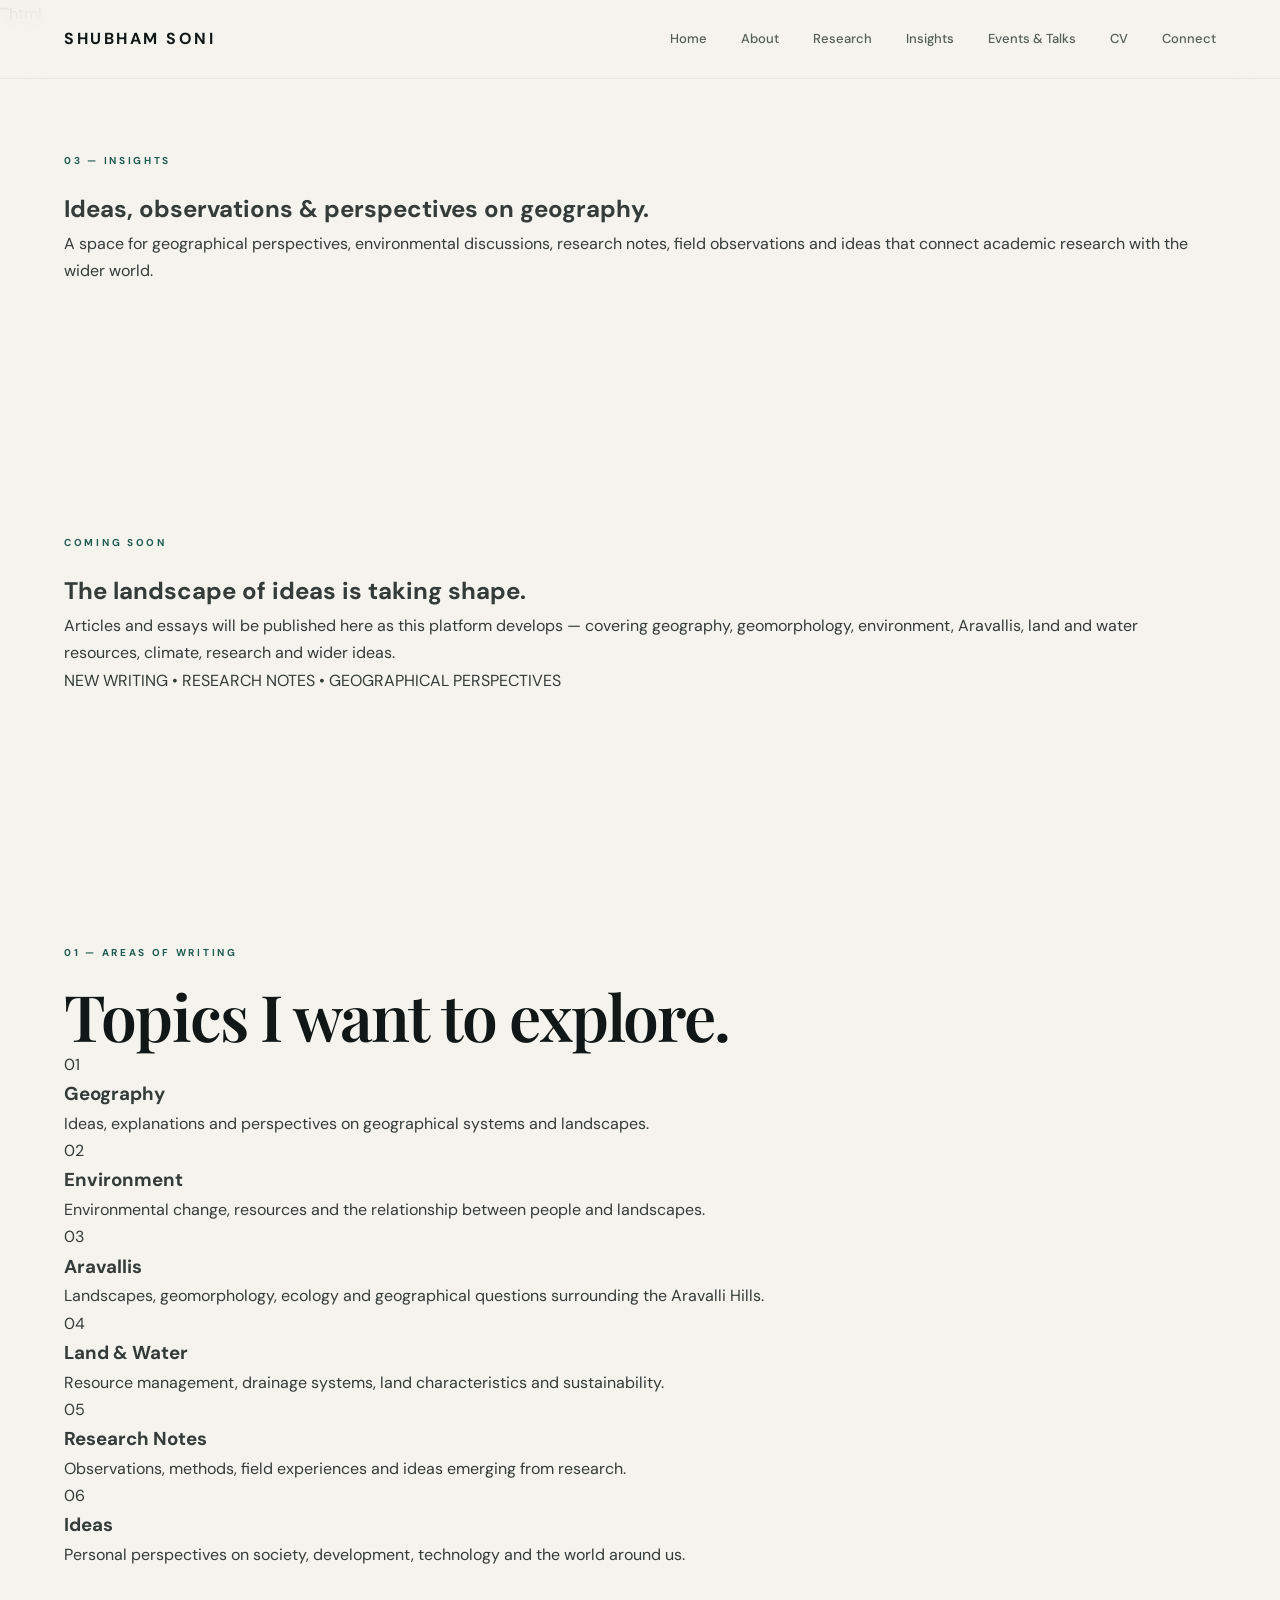
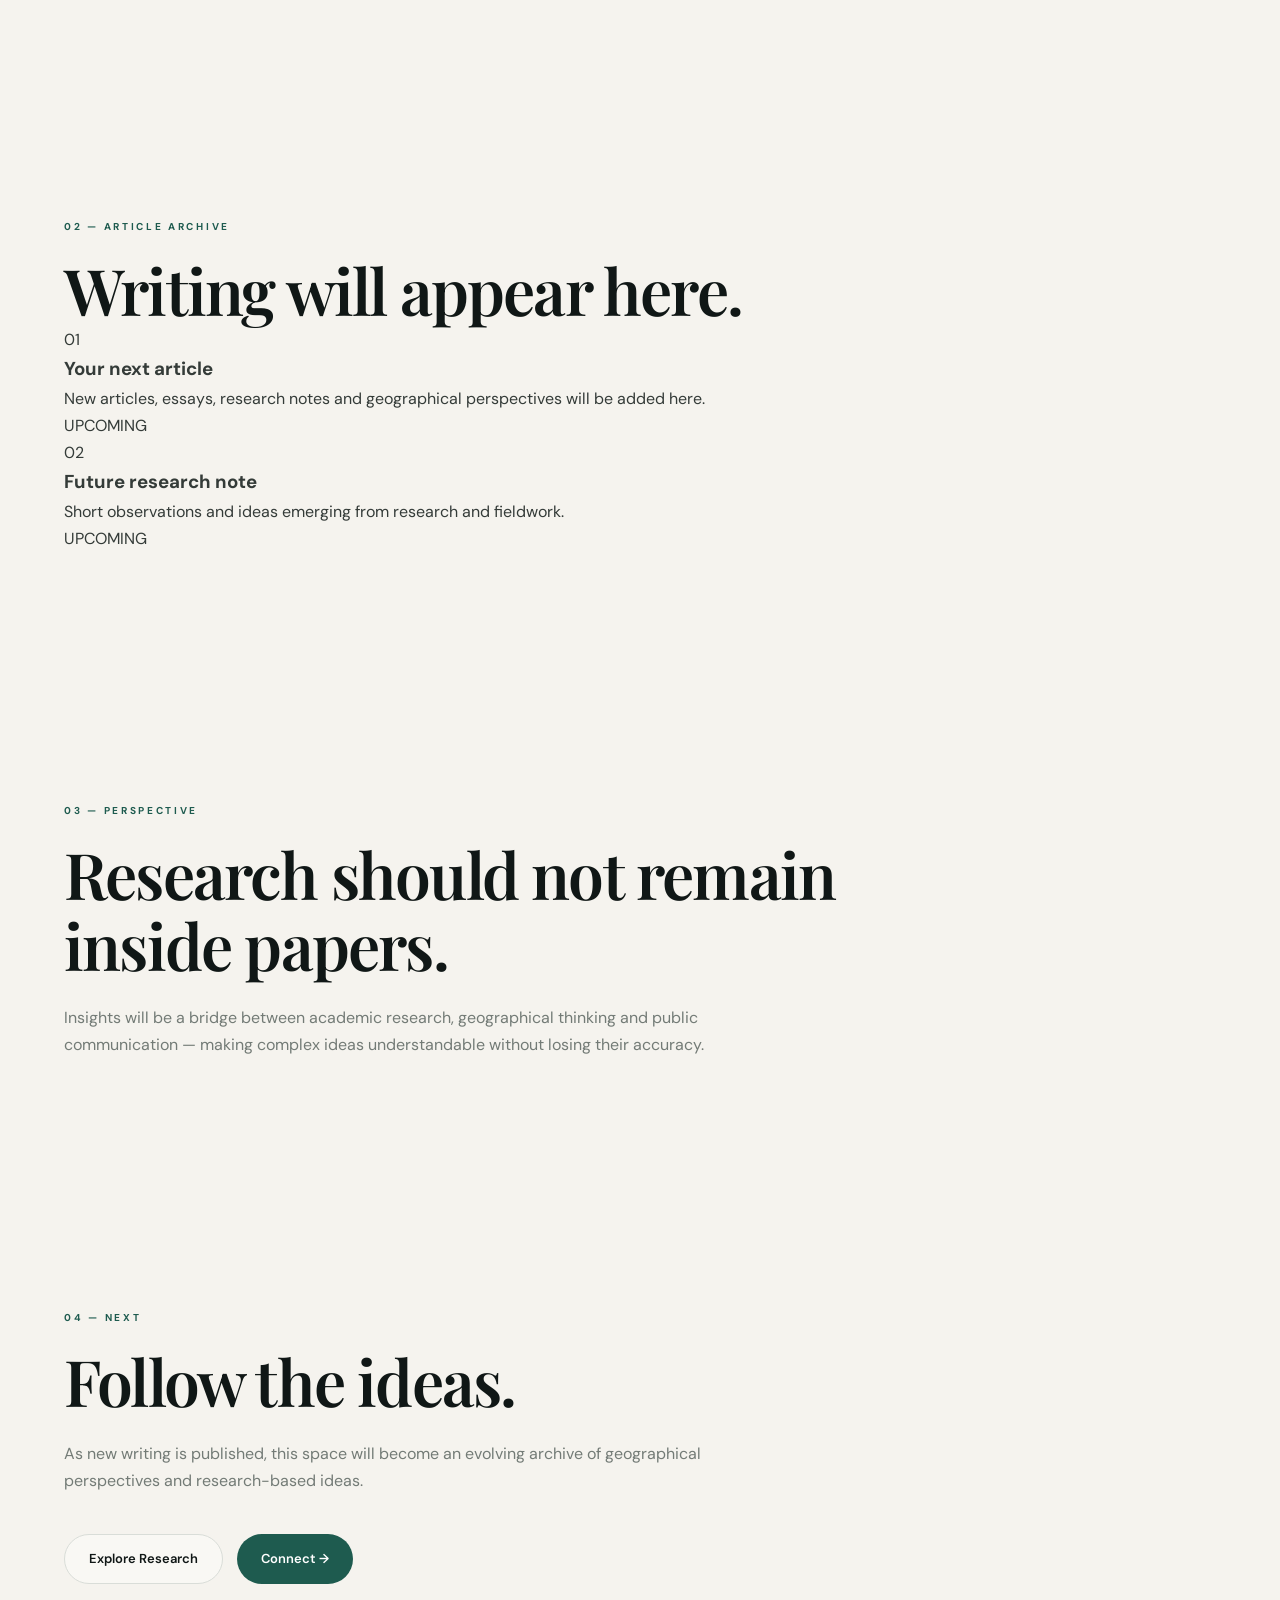
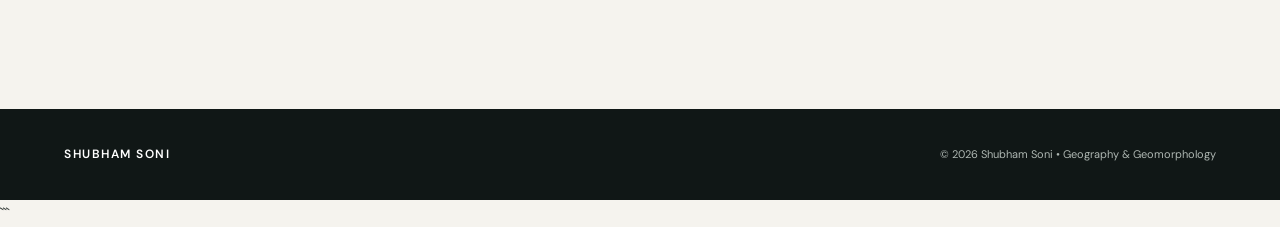
==== Insights.html @ 159d35c2 "Add Insights.html with initial page structure This file contains the HTML structure for the Insights" ====
```html
<!DOCTYPE html>
<html lang="en">

<head>

    <meta charset="UTF-8">

    <meta name="viewport"
          content="width=device-width, initial-scale=1.0">

    <title>
        Insights | Shubham Soni | Geography, Environment & Ideas
    </title>

    <meta name="description"
          content="Insights, geographical perspectives, environmental discussions, research notes and ideas by Shubham Soni.">

    <link rel="preconnect"
          href="https://fonts.googleapis.com">

    <link rel="preconnect"
          href="https://fonts.gstatic.com"
          crossorigin>

    <link href="https://fonts.googleapis.com/css2?family=DM+Sans:wght@400;500;600;700&family=Playfair+Display:wght@500;600;700&display=swap"
          rel="stylesheet">

    <link rel="stylesheet"
          href="style.css">

</head>


<body>


<!-- =====================================================
     NAVIGATION
===================================================== -->

<header>

    <nav>

        <a href="index.html"
           class="logo">
            SHUBHAM SONI
        </a>


        <div class="nav-links">

            <a href="index.html">
                Home
            </a>

            <a href="about.html">
                About
            </a>

            <a href="research.html">
                Research
            </a>

            <a href="insights.html">
                Insights
            </a>

            <a href="events.html">
                Events & Talks
            </a>

            <a href="cv.html">
                CV
            </a>

            <a href="connect.html">
                Connect
            </a>

        </div>

    </nav>

</header>



<main>


<!-- =====================================================
     INSIGHTS HERO
===================================================== -->

<section class="insights-page-hero">

    <div class="container">

        <div class="section-label">
            03 — INSIGHTS
        </div>

        <h1 class="insights-page-title">

            Ideas, observations
            & perspectives on
            geography.

        </h1>

        <p class="insights-page-intro">

            A space for geographical perspectives, environmental
            discussions, research notes, field observations and
            ideas that connect academic research with the wider world.

        </p>

    </div>

</section>



<!-- =====================================================
     UPCOMING CONTENT
===================================================== -->

<section class="insights-coming">

    <div class="container">

        <div class="insights-coming-inner">

            <div class="section-label">
                COMING SOON
            </div>

            <h2>
                The landscape
                of ideas is
                taking shape.
            </h2>

            <p>

                Articles and essays will be published here as this
                platform develops — covering geography, geomorphology,
                environment, Aravallis, land and water resources,
                climate, research and wider ideas.

            </p>

            <div class="coming-line"></div>

            <span class="coming-note">
                NEW WRITING • RESEARCH NOTES • GEOGRAPHICAL PERSPECTIVES
            </span>

        </div>

    </div>

</section>



<!-- =====================================================
     FUTURE CATEGORIES
===================================================== -->

<section class="insights-page-section">

    <div class="container">

        <div class="section-label">
            01 — AREAS OF WRITING
        </div>

        <h2 class="section-title">
            Topics I want to explore.
        </h2>


        <div class="insights-category-grid">


            <div class="insights-category">

                <span>01</span>

                <h3>
                    Geography
                </h3>

                <p>
                    Ideas, explanations and perspectives on
                    geographical systems and landscapes.
                </p>

            </div>


            <div class="insights-category">

                <span>02</span>

                <h3>
                    Environment
                </h3>

                <p>
                    Environmental change, resources and the
                    relationship between people and landscapes.
                </p>

            </div>


            <div class="insights-category">

                <span>03</span>

                <h3>
                    Aravallis
                </h3>

                <p>
                    Landscapes, geomorphology, ecology and
                    geographical questions surrounding the Aravalli Hills.
                </p>

            </div>


            <div class="insights-category">

                <span>04</span>

                <h3>
                    Land & Water
                </h3>

                <p>
                    Resource management, drainage systems,
                    land characteristics and sustainability.
                </p>

            </div>


            <div class="insights-category">

                <span>05</span>

                <h3>
                    Research Notes
                </h3>

                <p>
                    Observations, methods, field experiences and
                    ideas emerging from research.
                </p>

            </div>


            <div class="insights-category">

                <span>06</span>

                <h3>
                    Ideas
                </h3>

                <p>
                    Personal perspectives on society, development,
                    technology and the world around us.
                </p>

            </div>


        </div>

    </div>

</section>



<!-- =====================================================
     FUTURE ARTICLE ARCHIVE
===================================================== -->

<section class="insights-archive">

    <div class="container">

        <div class="section-label">
            02 — ARTICLE ARCHIVE
        </div>

        <h2 class="section-title">
            Writing will appear here.
        </h2>


        <div class="insights-placeholder">

            <div class="placeholder-number">
                01
            </div>

            <div>

                <h3>
                    Your next article
                </h3>

                <p>
                    New articles, essays, research notes and
                    geographical perspectives will be added here.
                </p>

            </div>

            <div class="placeholder-status">
                UPCOMING
            </div>

        </div>


        <div class="insights-placeholder">

            <div class="placeholder-number">
                02
            </div>

            <div>

                <h3>
                    Future research note
                </h3>

                <p>
                    Short observations and ideas emerging from
                    research and fieldwork.
                </p>

            </div>

            <div class="placeholder-status">
                UPCOMING
            </div>

        </div>


    </div>

</section>



<!-- =====================================================
     PUBLISHING PHILOSOPHY
===================================================== -->

<section class="insights-philosophy">

    <div class="container">

        <div class="section-label">
            03 — PERSPECTIVE
        </div>

        <h2 class="section-title">
            Research should not
            remain inside papers.
        </h2>

        <p class="section-intro">

            Insights will be a bridge between academic research,
            geographical thinking and public communication —
            making complex ideas understandable without losing
            their accuracy.

        </p>

    </div>

</section>



<!-- =====================================================
     CONNECT
===================================================== -->

<section class="insights-cta">

    <div class="container">

        <div class="section-label">
            04 — NEXT
        </div>

        <h2 class="section-title">
            Follow the ideas.
        </h2>

        <p class="section-intro">

            As new writing is published, this space will become
            an evolving archive of geographical perspectives
            and research-based ideas.

        </p>

        <div class="hero-buttons">

            <a href="research.html"
               class="btn btn-outline">

                Explore Research

            </a>

            <a href="connect.html"
               class="btn btn-primary">

                Connect →

            </a>

        </div>

    </div>

</section>


</main>



<!-- =====================================================
     FOOTER
===================================================== -->

<footer>

    <div class="footer-inner">

        <div class="footer-name">
            SHUBHAM SONI
        </div>

        <div>
            © 2026 Shubham Soni • Geography & Geomorphology
        </div>

    </div>

</footer>


</body>

</html>
```
---- style.css ----
/* =========================================================
   SHUBHAM SONI — RESEARCH PORTFOLIO
   Modern Academic / Geomorphology / GIS
   ========================================================= */


/* =========================================================
   ROOT
========================================================= */

:root {
    --ivory: #f5f3ee;
    --white: #ffffff;

    --dark: #101716;
    --text: #343b38;
    --muted: #737b76;

    --green: #1e5b4f;
    --green-dark: #143f37;
    --green-light: #dce9e2;

    --gold: #b58b55;

    --line: #d9ddd8;

    --serif: "Playfair Display", Georgia, serif;
    --sans: "DM Sans", Arial, Helvetica, sans-serif;
}


/* =========================================================
   RESET
========================================================= */

* {
    margin: 0;
    padding: 0;
    box-sizing: border-box;
}

html {
    scroll-behavior: smooth;
    scroll-padding-top: 80px;
}

body {
    font-family: var(--sans);
    background: var(--ivory);
    color: var(--text);
    line-height: 1.7;
    overflow-x: hidden;
}

img {
    max-width: 100%;
    display: block;
}

a {
    color: inherit;
    text-decoration: none;
}

button,
a {
    -webkit-tap-highlight-color: transparent;
}


/* =========================================================
   GLOBAL CONTAINER
========================================================= */

.container {
    width: min(1180px, 90%);
    margin: 0 auto;
}


/* =========================================================
   NAVIGATION
========================================================= */

header {
    position: fixed;
    top: 0;
    left: 0;

    width: 100%;
    z-index: 1000;

    background: rgba(245, 243, 238, 0.84);

    backdrop-filter: blur(18px);
    -webkit-backdrop-filter: blur(18px);

    border-bottom: 1px solid rgba(0, 0, 0, 0.06);
}

nav {
    width: min(1180px, 90%);
    height: 78px;

    margin: 0 auto;

    display: flex;
    align-items: center;
    justify-content: space-between;
}

.logo {
    font-size: 16px;
    font-weight: 700;

    letter-spacing: 2.5px;

    color: var(--dark);

    transition: color 0.3s ease;
}

.logo:hover {
    color: var(--green);
}

.nav-links {
    display: flex;
    align-items: center;
    gap: 34px;
}

.nav-links a {
    position: relative;

    font-size: 13px;
    font-weight: 500;

    color: #555d58;

    transition: color 0.3s ease;
}

.nav-links a::after {
    content: "";

    position: absolute;

    left: 0;
    bottom: -7px;

    width: 0;
    height: 1px;

    background: var(--green);

    transition: width 0.3s ease;
}

.nav-links a:hover {
    color: var(--green);
}

.nav-links a:hover::after {
    width: 100%;
}


/* =========================================================
   HERO
========================================================= */

.hero {
    position: relative;

    min-height: 100vh;

    padding: 135px 0 90px;

    display: flex;
    align-items: center;

    overflow: hidden;

    background:
        radial-gradient(
            circle at 82% 25%,
            rgba(30, 91, 79, 0.14),
            transparent 32%
        ),
        radial-gradient(
            circle at 10% 85%,
            rgba(181, 139, 85, 0.09),
            transparent 28%
        ),
        var(--ivory);
}


/* =========================================================
   HERO DECORATIVE CIRCLES
========================================================= */

.hero::before {
    content: "";

    position: absolute;

    width: 520px;
    height: 520px;

    right: -210px;
    top: 120px;

    border: 1px solid rgba(30, 91, 79, 0.14);

    border-radius: 50%;

    pointer-events: none;
}

.hero::after {
    content: "";

    position: absolute;

    width: 760px;
    height: 760px;

    right: -330px;
    top: 0;

    border: 1px solid rgba(30, 91, 79, 0.07);

    border-radius: 50%;

    pointer-events: none;
}


/* =========================================================
   HERO LAYOUT
========================================================= */

.hero-container {
    position: relative;

    z-index: 2;

    display: grid;

    /*
       LEFT = TEXT
       RIGHT = PHOTOGRAPH
    */

    grid-template-columns:
        minmax(0, 1.2fr)
        minmax(300px, 0.8fr);

    align-items: center;

    gap: 65px;
}


/* =========================================================
   HERO CONTENT
========================================================= */

.hero-content {
    position: relative;
    z-index: 3;

    max-width: 760px;
}


/* =========================================================
   HERO EYEBROW
========================================================= */

.eyebrow {
    display: inline-flex;

    align-items: center;

    gap: 11px;

    margin-bottom: 30px;

    color: var(--green);

    font-size: 11px;

    font-weight: 700;

    letter-spacing: 2.8px;
}

.eyebrow::before {
    content: "";

    width: 38px;
    height: 1px;

    background: var(--green);
}


/* =========================================================
   HERO HEADING
========================================================= */

.hero h1 {
    max-width: 780px;

    font-family: var(--serif);

    font-size: clamp(58px, 6.4vw, 92px);

    line-height: 0.98;

    font-weight: 600;

    letter-spacing: -3.5px;

    color: var(--dark);
}

.hero h1 em {
    color: var(--green);

    font-style: normal;
}


/* =========================================================
   HERO DESCRIPTION
========================================================= */

.hero-description {
    max-width: 600px;

    margin-top: 35px;

    font-size: 17px;

    line-height: 1.85;

    color: var(--muted);
}


/* =========================================================
   HERO BUTTONS
========================================================= */

.hero-buttons {
    display: flex;

    align-items: center;

    gap: 14px;

    margin-top: 40px;

    flex-wrap: wrap;
}

.btn {
    display: inline-flex;

    align-items: center;
    justify-content: center;

    min-height: 50px;

    padding: 13px 24px;

    border-radius: 50px;

    font-size: 13px;

    font-weight: 600;

    transition:
        transform 0.3s ease,
        background 0.3s ease,
        color 0.3s ease,
        box-shadow 0.3s ease,
        border-color 0.3s ease;
}

.btn-primary {
    background: var(--green);

    color: var(--white);
}

.btn-primary:hover {
    background: var(--green-dark);

    transform: translateY(-3px);

    box-shadow:
        0 15px 30px rgba(30, 91, 79, 0.20);
}

.btn-outline {
    border: 1px solid var(--line);

    background: rgba(255, 255, 255, 0.35);

    color: var(--dark);
}

.btn-outline:hover {
    border-color: var(--green);

    color: var(--green);

    transform: translateY(-3px);
}


/* =========================================================
   HERO PHOTOGRAPH
========================================================= */

.hero-image {
    position: relative;

    z-index: 3;

    width: 100%;

    display: flex;

    align-items: center;

    justify-content: center;
}


/*
   Subtle offset frame behind the photograph.
*/

.hero-image::before {
    content: "";

    position: absolute;

    width: 88%;
    height: 92%;

    right: -15px;
    bottom: -15px;

    border: 1px solid var(--green);

    opacity: 0.25;

    z-index: 1;

    pointer-events: none;
}


/*
   Actual photograph.
*/

.hero-image img {
    position: relative;

    z-index: 2;

    display: block;

    width: min(390px, 100%);

    height: 500px;

    object-fit: cover;

    object-position: center;

    border-radius: 4px;

    box-shadow:
        0 25px 60px rgba(16, 23, 22, 0.16);
}


/* =========================================================
   SCROLL INDICATOR
========================================================= */

.scroll {
    position: absolute;

    left: 5%;
    bottom: 30px;

    z-index: 3;

    font-size: 10px;

    font-weight: 600;

    letter-spacing: 2px;

    text-transform: uppercase;

    color: var(--muted);
}


/* =========================================================
   STATS
========================================================= */

.stats {
    padding: 48px 0;

    background: var(--dark);

    color: var(--white);
}

.stats-grid {
    display: grid;

    grid-template-columns:
        repeat(3, 1fr);
}

.stat {
    padding: 5px 35px;

    border-right:
        1px solid rgba(255, 255, 255, 0.13);
}

.stat:first-child {
    padding-left: 0;
}

.stat:last-child {
    border-right: none;
}

.stat-number {
    font-family: var(--serif);

    font-size: 35px;

    line-height: 1.2;

    color: var(--white);
}

.stat-label {
    margin-top: 5px;

    font-size: 12px;

    color: #aeb7b2;
}


/* =========================================================
   GENERAL SECTIONS
========================================================= */

section {
    padding: 125px 0;
}

.section-label {
    margin-bottom: 20px;

    color: var(--green);

    font-size: 10px;

    font-weight: 700;

    letter-spacing: 2.7px;
}

.section-title {
    max-width: 850px;

    font-family: var(--serif);

    font-size: clamp(42px, 5vw, 65px);

    line-height: 1.1;

    font-weight: 600;

    letter-spacing: -1.8px;

    color: var(--dark);
}

.section-intro {
    max-width: 650px;

    margin-top: 24px;

    font-size: 16px;

    color: var(--muted);
}


/* =========================================================
   ABOUT
========================================================= */

.about-grid {
    display: grid;

    grid-template-columns:
        1fr 1fr;

    gap: 90px;

    align-items: center;
}

.about-text p {
    max-width: 650px;

    margin-top: 25px;

    font-size: 15px;

    color: var(--muted);
}

.about-box {
    position: relative;

    padding: 50px;

    background: var(--green-light);

    border-radius: 4px;

    overflow: hidden;
}

.about-box::after {
    content: "";

    position: absolute;

    width: 240px;
    height: 240px;

    right: -100px;
    bottom: -120px;

    border:
        1px solid rgba(30, 91, 79, 0.16);

    border-radius: 50%;
}

.about-box h3 {
    position: relative;

    z-index: 2;

    font-family: var(--serif);

    font-size: 34px;

    line-height: 1.25;

    font-weight: 500;

    color: var(--dark);
}

.about-box p {
    position: relative;

    z-index: 2;

    margin-top: 22px;

    font-size: 12px;

    letter-spacing: 0.5px;

    color: #53645e;
}


/* =========================================================
   RESEARCH
========================================================= */

.research-section {
    background: var(--dark);

    color: var(--white);
}

.research-section .section-label {
    color: #9bc3b5;
}

.research-section .section-title {
    color: var(--white);
}

.research-card {
    position: relative;

    margin-top: 58px;

    max-width: 980px;

    padding: 45px 0;

    border-top:
        1px solid rgba(255, 255, 255, 0.20);

    border-bottom:
        1px solid rgba(255, 255, 255, 0.20);
}

.research-number {
    font-size: 10px;

    font-weight: 700;

    letter-spacing: 2.5px;

    color: #9bc3b5;
}

.research-card h3 {
    max-width: 900px;

    margin-top: 24px;

    font-family: var(--serif);

    font-size:
        clamp(30px, 4vw, 52px);

    line-height: 1.2;

    font-weight: 500;

    color: var(--white);
}

.research-card p {
    max-width: 730px;

    margin-top: 25px;

    font-size: 15px;

    line-height: 1.85;

    color: #aeb7b2;
}

.research-location {
    display: inline-block;

    margin-top: 30px;

    font-size: 10px;

    font-weight: 600;

    letter-spacing: 2px;

    text-transform: uppercase;

    color: #d3dfda;
}


/* =========================================================
   RESEARCH FOCUS
========================================================= */

.focus-grid {
    display: grid;

    grid-template-columns:
        repeat(3, 1fr);

    gap: 1px;

    margin-top: 58px;

    background: var(--line);

    border: 1px solid var(--line);
}

.focus-card {
    min-height: 245px;

    padding: 38px 34px;

    background: var(--ivory);

    transition:
        transform 0.3s ease,
        background 0.3s ease,
        box-shadow 0.3s ease;
}

.focus-card:hover {
    position: relative;

    z-index: 2;

    background: var(--white);

    transform: translateY(-6px);

    box-shadow:
        0 18px 40px rgba(0, 0, 0, 0.07);
}

.focus-number {
    font-size: 10px;

    font-weight: 700;

    letter-spacing: 2px;

    color: var(--gold);
}

.focus-card h3 {
    margin-top: 35px;

    font-family: var(--serif);

    font-size: 27px;

    line-height: 1.25;

    font-weight: 500;

    color: var(--dark);
}

.focus-card p {
    max-width: 300px;

    margin-top: 12px;

    font-size: 13px;

    line-height: 1.7;

    color: var(--muted);
}


/* =========================================================
   METHODS
========================================================= */

.methods {
    background: #e8e6df;
}

.method-list {
    display: grid;

    grid-template-columns:
        repeat(2, 1fr);

    margin-top: 55px;

    border-top:
        1px solid #c9ccc6;
}

.method {
    min-height: 82px;

    padding: 25px 5px;

    display: flex;

    justify-content: space-between;

    align-items: center;

    gap: 20px;

    border-bottom:
        1px solid #c9ccc6;
}

.method span:first-child {
    font-family: var(--serif);

    font-size: 22px;

    color: var(--dark);
}

.method span:last-child {
    flex-shrink: 0;

    font-size: 9px;

    font-weight: 700;

    letter-spacing: 1.5px;

    text-transform: uppercase;

    color: var(--muted);
}


/* =========================================================
   CONTACT
========================================================= */

.contact {
    text-align: center;

    padding-bottom: 150px;
}

.contact .section-title {
    margin-left: auto;
    margin-right: auto;
}

.contact .section-intro {
    margin-left: auto;
    margin-right: auto;
}

.contact-email {
    display: inline-block;

    margin-top: 38px;

    font-family: var(--serif);

    font-size:
        clamp(25px, 4vw, 42px);

    color: var(--green);

    border-bottom:
        1px solid rgba(30, 91, 79, 0.25);

    transition:
        color 0.3s ease,
        border-color 0.3s ease;
}

.contact-email:hover {
    color: var(--green-dark);

    border-color: var(--green);
}

.contact-button {
    margin-top: 32px;
}


/* =========================================================
   FOOTER
========================================================= */

footer {
    padding: 35px 0;

    background: var(--dark);

    color: #aeb7b2;

    font-size: 11px;
}

.footer-inner {
    width: min(1180px, 90%);

    margin: auto;

    display: flex;

    justify-content: space-between;

    align-items: center;

    gap: 20px;
}

.footer-name {
    color: var(--white);

    font-size: 12px;

    font-weight: 600;

    letter-spacing: 1.5px;
}


/* =========================================================
   ANIMATION
========================================================= */

.fade-up {
    animation:
        fadeUp 1s
        cubic-bezier(0.22, 1, 0.36, 1)
        forwards;
}

@keyframes fadeUp {

    from {
        opacity: 0;

        transform:
            translateY(28px);
    }

    to {
        opacity: 1;

        transform:
            translateY(0);
    }

}


/* =========================================================
   SELECTION
========================================================= */

::selection {
    background: var(--green);

    color: var(--white);
}


/* =========================================================
   SCROLLBAR
========================================================= */

::-webkit-scrollbar {
    width: 9px;
}

::-webkit-scrollbar-track {
    background: var(--ivory);
}

::-webkit-scrollbar-thumb {
    background: #aeb5b0;

    border-radius: 10px;
}

::-webkit-scrollbar-thumb:hover {
    background: var(--green);
}


/* =========================================================
   TABLET / MOBILE — 800px
========================================================= */

@media (max-width: 800px) {

    /* ---------------- NAVIGATION ---------------- */

    nav {
        width: 92%;

        height: 70px;
    }

    .nav-links {
        gap: 16px;
    }

    .nav-links a {
        font-size: 11px;
    }


    /* ---------------- HERO ---------------- */

    .hero {
        min-height: auto;

        padding:
            120px 0 75px;
    }

    .hero-container {
        grid-template-columns: 1fr;

        gap: 45px;
    }

    .hero-content {
        max-width: 100%;
    }

    .hero h1 {
        font-size:
            clamp(52px, 13vw, 75px);

        letter-spacing: -2.5px;
    }

    .hero-description {
        font-size: 15px;

        line-height: 1.75;
    }


    /* ---------------- MOBILE PHOTO ---------------- */

    .hero-image {
        width: 100%;

        max-width: 340px;

        justify-content: flex-start;

        margin-top: 0;
    }

    .hero-image img {
        width: 100%;

        max-width: 340px;

        height: 360px;

        object-fit: cover;

        object-position: center;
    }

    .hero-image::before {
        width: 92%;

        height: 92%;

        right: -10px;

        bottom: -10px;
    }


    /* ---------------- DECORATION ---------------- */

    .hero::before {
        width: 350px;
        height: 350px;

        right: -180px;

        top: 180px;
    }

    .hero::after {
        width: 500px;
        height: 500px;

        right: -250px;

        top: 100px;
    }

    .scroll {
        display: none;
    }


    /* ---------------- STATS ---------------- */

    .stats {
        padding: 40px 0;
    }

    .stats-grid {
        grid-template-columns: 1fr;

        gap: 0;
    }

    .stat,
    .stat:first-child {
        padding: 20px 0;

        border-right: none;

        border-bottom:
            1px solid rgba(255, 255, 255, 0.12);
    }

    .stat:last-child {
        border-bottom: none;
    }


    /* ---------------- SECTIONS ---------------- */

    section {
        padding: 90px 0;
    }

    .section-title {
        font-size:
            clamp(40px, 11vw, 55px);

        letter-spacing: -1.5px;
    }

    .section-intro {
        font-size: 15px;
    }


    /* ---------------- ABOUT ---------------- */

    .about-grid {
        grid-template-columns: 1fr;

        gap: 50px;
    }

    .about-box {
        padding: 38px 30px;
    }

    .about-box h3 {
        font-size: 30px;
    }


    /* ---------------- RESEARCH ---------------- */

    .research-card {
        margin-top: 45px;

        padding: 35px 0;
    }

    .research-card h3 {
        font-size: 29px;
    }

    .research-card p {
        font-size: 14px;
    }


    /* ---------------- FOCUS ---------------- */

    .focus-grid {
        grid-template-columns: 1fr;

        margin-top: 45px;
    }

    .focus-card {
        min-height: auto;

        padding: 34px 28px;
    }

    .focus-card h3 {
        margin-top: 25px;
    }


    /* ---------------- METHODS ---------------- */

    .method-list {
        grid-template-columns: 1fr;

        margin-top: 40px;
    }

    .method {
        min-height: 72px;

        padding: 20px 0;
    }

    .method span:first-child {
        font-size: 19px;
    }


    /* ---------------- CONTACT ---------------- */

    .contact {
        padding-bottom: 100px;
    }

    .contact-email {
        font-size: 24px;

        word-break: break-word;
    }


    /* ---------------- FOOTER ---------------- */

    .footer-inner {
        width: 92%;

        flex-direction: column;

        justify-content: center;

        text-align: center;

        gap: 10px;
    }

}


/* =========================================================
   SMALL MOBILE — 480px
========================================================= */

@media (max-width: 480px) {

    nav {
        width: 92%;
    }

    .logo {
        font-size: 13px;

        letter-spacing: 2px;
    }

    .nav-links {
        gap: 11px;
    }

    .nav-links a {
        font-size: 10px;
    }


    /* HERO */

    .hero {
        padding-top: 120px;
    }

    .eyebrow {
        font-size: 9px;

        letter-spacing: 2px;
    }

    .hero h1 {
        font-size: 50px;

        letter-spacing: -2px;
    }


    /* BUTTONS */

    .hero-buttons {
        align-items: stretch;

        flex-direction: column;

        max-width: 230px;
    }

    .btn {
        width: 100%;
    }


    /* PHOTO */

    .hero-image {
        max-width: 100%;
    }

    .hero-image img {
        width: 100%;

        max-width: 100%;

        height: 320px;
    }


    /* ABOUT */

    .about-box {
        padding: 30px 24px;
    }

    .about-box h3 {
        font-size: 27px;
    }


    /* RESEARCH */

    .research-card h3 {
        font-size: 26px;
    }


    /* METHODS */

    .method {
        align-items: flex-start;

        flex-direction: column;

        gap: 7px;
    }


    /* CONTACT */

    .contact-email {
        font-size: 20px;
    }

}

```css
/* =========================================================
   ABOUT PAGE
========================================================= */


/* =========================================================
   ABOUT PAGE HERO
========================================================= */

.about-page-hero {
    min-height: 72vh;

    padding: 170px 0 110px;

    display: flex;
    align-items: center;

    background:
        radial-gradient(
            circle at 85% 30%,
            rgba(30, 91, 79, 0.12),
            transparent 30%
        ),
        var(--ivory);

    position: relative;

    overflow: hidden;
}

.about-page-hero::after {
    content: "";

    position: absolute;

    width: 520px;
    height: 520px;

    right: -250px;
    top: 100px;

    border: 1px solid rgba(30, 91, 79, 0.10);

    border-radius: 50%;

    pointer-events: none;
}

.about-page-hero .container {
    position: relative;

    z-index: 2;
}

.about-page-title {
    max-width: 900px;

    margin-top: 10px;

    font-family: var(--serif);

    font-size: clamp(55px, 7vw, 88px);

    line-height: 1.02;

    font-weight: 600;

    letter-spacing: -3px;

    color: var(--dark);
}

.about-page-intro {
    max-width: 680px;

    margin-top: 35px;

    font-size: 18px;

    line-height: 1.8;

    color: var(--muted);
}


/* =========================================================
   ABOUT PAGE SECTIONS
========================================================= */

.about-page-section {
    padding: 120px 0;
}

.about-page-grid {
    display: grid;

    grid-template-columns:
        minmax(0, 0.9fr)
        minmax(0, 1.1fr);

    gap: 100px;

    align-items: start;
}

.about-page-text {
    max-width: 650px;
}

.about-page-text p {
    margin-bottom: 25px;

    font-size: 16px;

    line-height: 1.9;

    color: var(--muted);
}

.about-page-text p:last-child {
    margin-bottom: 0;
}


/* =========================================================
   MUTED SECTION
========================================================= */

.about-page-muted {
    background: #e8e6df;
}


/* =========================================================
   ACADEMIC JOURNEY
========================================================= */

.journey-list {
    max-width: 950px;

    margin-top: 60px;

    border-top:
        1px solid #c9ccc6;
}

.journey-item {
    display: grid;

    grid-template-columns: 90px 1fr;

    gap: 35px;

    padding: 35px 0;

    border-bottom:
        1px solid #c9ccc6;
}

.journey-number {
    font-size: 11px;

    font-weight: 700;

    letter-spacing: 2px;

    color: var(--gold);
}

.journey-item h3 {
    font-family: var(--serif);

    font-size: 30px;

    line-height: 1.25;

    font-weight: 500;

    color: var(--dark);
}

.journey-item p {
    max-width: 700px;

    margin-top: 12px;

    font-size: 14px;

    line-height: 1.8;

    color: var(--muted);
}


/* =========================================================
   ABOUT INTEREST GRID
========================================================= */

.about-interest-grid {
    display: grid;

    grid-template-columns:
        repeat(2, 1fr);

    gap: 1px;

    margin-top: 60px;

    background: var(--line);

    border: 1px solid var(--line);
}

.about-interest-card {
    min-height: 250px;

    padding: 40px 36px;

    background: var(--ivory);

    transition:
        transform 0.3s ease,
        background 0.3s ease,
        box-shadow 0.3s ease;
}

.about-interest-card:hover {
    position: relative;

    z-index: 2;

    background: var(--white);

    transform: translateY(-5px);

    box-shadow:
        0 18px 40px rgba(0, 0, 0, 0.07);
}

.about-interest-card span {
    font-size: 10px;

    font-weight: 700;

    letter-spacing: 2px;

    color: var(--gold);
}

.about-interest-card h3 {
    margin-top: 35px;

    font-family: var(--serif);

    font-size: 29px;

    line-height: 1.25;

    font-weight: 500;

    color: var(--dark);
}

.about-interest-card p {
    max-width: 360px;

    margin-top: 12px;

    font-size: 13px;

    line-height: 1.75;

    color: var(--muted);
}


/* =========================================================
   ABOUT DARK SECTION
========================================================= */

.about-page-dark {
    background: var(--dark);

    color: var(--white);
}

.about-page-dark .section-label {
    color: #9bc3b5;
}

.about-page-dark .section-title {
    color: var(--white);
}

.about-dark-content {
    max-width: 700px;

    margin-top: 45px;
}

.about-dark-content p {
    margin-bottom: 24px;

    font-size: 16px;

    line-height: 1.9;

    color: #aeb7b2;
}

.about-dark-content p:last-child {
    margin-bottom: 0;
}


/* =========================================================
   ABOUT CTA
========================================================= */

.about-page-cta {
    padding: 120px 0 145px;
}

.about-page-cta .section-title {
    max-width: 700px;
}

.about-page-cta .section-intro {
    max-width: 600px;
}


/* =========================================================
   ABOUT PAGE — TABLET
========================================================= */

@media (max-width: 800px) {

    .about-page-hero {
        min-height: auto;

        padding: 135px 0 85px;
    }

    .about-page-title {
        font-size:
            clamp(50px, 12vw, 70px);

        letter-spacing: -2.5px;
    }

    .about-page-intro {
        font-size: 15px;

        line-height: 1.75;
    }

    .about-page-section {
        padding: 90px 0;
    }

    .about-page-grid {
        grid-template-columns: 1fr;

        gap: 45px;
    }

    .journey-list {
        margin-top: 45px;
    }

    .journey-item {
        grid-template-columns: 55px 1fr;

        gap: 20px;
    }

    .journey-item h3 {
        font-size: 27px;
    }

    .about-interest-grid {
        grid-template-columns: 1fr;

        margin-top: 45px;
    }

    .about-interest-card {
        min-height: auto;

        padding: 35px 28px;
    }

    .about-interest-card h3 {
        margin-top: 25px;
    }

    .about-page-cta {
        padding: 90px 0 110px;
    }

}


/* =========================================================
   ABOUT PAGE — SMALL MOBILE
========================================================= */

@media (max-width: 480px) {

    .about-page-hero {
        padding-top: 120px;
    }

    .about-page-title {
        font-size: 48px;

        letter-spacing: -2px;
    }

    .about-page-intro {
        font-size: 14px;
    }

    .journey-item {
        grid-template-columns: 1fr;

        gap: 10px;

        padding: 30px 0;
    }

    .journey-item h3 {
        font-size: 25px;
    }

    .about-interest-card {
        padding: 30px 24px;
    }

    .about-interest-card h3 {
        font-size: 26px;
    }

    .about-dark-content p {
        font-size: 15px;
    }

}
```

```css
/* =========================================================
   RESEARCH PAGE
========================================================= */


/* =========================================================
   RESEARCH HERO
========================================================= */

.research-page-hero {
    min-height: 72vh;

    padding: 170px 0 110px;

    display: flex;
    align-items: center;

    position: relative;

    overflow: hidden;

    background:
        radial-gradient(
            circle at 85% 25%,
            rgba(30, 91, 79, 0.13),
            transparent 30%
        ),
        var(--ivory);
}

.research-page-hero::before {
    content: "";

    position: absolute;

    width: 500px;
    height: 500px;

    right: -230px;
    top: 80px;

    border:
        1px solid rgba(30, 91, 79, 0.12);

    border-radius: 50%;

    pointer-events: none;
}

.research-page-hero .container {
    position: relative;

    z-index: 2;
}

.research-page-title {
    max-width: 950px;

    margin-top: 10px;

    font-family: var(--serif);

    font-size:
        clamp(54px, 7vw, 88px);

    line-height: 1.02;

    font-weight: 600;

    letter-spacing: -3px;

    color: var(--dark);
}

.research-page-intro {
    max-width: 700px;

    margin-top: 35px;

    font-size: 18px;

    line-height: 1.8;

    color: var(--muted);
}


/* =========================================================
   RESEARCH GENERAL SECTIONS
========================================================= */

.research-page-section {
    padding: 120px 0;
}


/* =========================================================
   RESEARCH DARK SECTION
========================================================= */

.research-page-dark {
    background: var(--dark);

    color: var(--white);
}

.research-page-dark .section-label {
    color: #9bc3b5;
}

.research-page-dark .section-title {
    max-width: 1000px;

    color: var(--white);
}


/* =========================================================
   PHD RESEARCH CONTENT
========================================================= */

.research-page-content {
    max-width: 800px;

    margin-top: 55px;

    padding-top: 35px;

    border-top:
        1px solid rgba(255, 255, 255, 0.18);
}

.research-tag {
    font-size: 10px;

    font-weight: 700;

    letter-spacing: 2.5px;

    color: #9bc3b5;
}

.research-page-content p {
    margin-top: 25px;

    font-size: 16px;

    line-height: 1.9;

    color: #aeb7b2;
}

.research-location {
    display: inline-block;

    margin-top: 30px;

    font-size: 10px;

    font-weight: 700;

    letter-spacing: 2px;

    color: #d3dfda;
}


/* =========================================================
   RESEARCH DOMAIN GRID
========================================================= */

.research-domain-grid {
    display: grid;

    grid-template-columns:
        repeat(3, 1fr);

    gap: 1px;

    margin-top: 60px;

    background: var(--line);

    border:
        1px solid var(--line);
}

.research-domain-card {
    min-height: 250px;

    padding: 40px 35px;

    background: var(--ivory);

    transition:
        transform 0.3s ease,
        background 0.3s ease,
        box-shadow 0.3s ease;
}

.research-domain-card:hover {
    position: relative;

    z-index: 2;

    background: var(--white);

    transform: translateY(-5px);

    box-shadow:
        0 18px 40px rgba(0, 0, 0, 0.07);
}

.research-domain-card > span {
    font-size: 10px;

    font-weight: 700;

    letter-spacing: 2px;

    color: var(--gold);
}

.research-domain-card h3 {
    margin-top: 35px;

    font-family: var(--serif);

    font-size: 28px;

    line-height: 1.25;

    font-weight: 500;

    color: var(--dark);
}

.research-domain-card p {
    max-width: 320px;

    margin-top: 13px;

    font-size: 13px;

    line-height: 1.75;

    color: var(--muted);
}


/* =========================================================
   RESEARCH MUTED SECTION
========================================================= */

.research-page-muted {
    background: #e8e6df;
}


/* =========================================================
   RESEARCH METHODS
========================================================= */

.research-method-list {
    max-width: 1000px;

    margin-top: 55px;

    border-top:
        1px solid #c9ccc6;
}

.research-method {
    min-height: 82px;

    padding: 25px 5px;

    display: flex;

    align-items: center;

    justify-content: space-between;

    gap: 25px;

    border-bottom:
        1px solid #c9ccc6;
}

.research-method span {
    font-family: var(--serif);

    font-size: 22px;

    color: var(--dark);
}

.research-method small {
    flex-shrink: 0;

    font-size: 9px;

    font-weight: 700;

    letter-spacing: 1.5px;

    text-transform: uppercase;

    color: var(--muted);
}


/* =========================================================
   RESEARCH CONTEXT
========================================================= */

.research-context-grid {
    display: grid;

    grid-template-columns:
        repeat(2, 1fr);

    gap: 60px 90px;

    margin-top: 60px;

    max-width: 1000px;
}

.research-context-grid > div {
    padding-top: 25px;

    border-top:
        1px solid var(--line);
}

.research-context-grid h3 {
    font-family: var(--serif);

    font-size: 34px;

    font-weight: 500;

    color: var(--dark);
}

.research-context-grid p {
    max-width: 430px;

    margin-top: 12px;

    font-size: 14px;

    line-height: 1.8;

    color: var(--muted);
}


/* =========================================================
   RESEARCH CTA
========================================================= */

.research-page-cta {
    padding: 120px 0 145px;

    background: var(--ivory);
}

.research-page-cta .section-title {
    max-width: 800px;
}

.research-page-cta .section-intro {
    max-width: 650px;
}


/* =========================================================
   RESEARCH PAGE — TABLET
========================================================= */

@media (max-width: 800px) {

    .research-page-hero {
        min-height: auto;

        padding: 135px 0 85px;
    }

    .research-page-title {
        font-size:
            clamp(50px, 12vw, 70px);

        letter-spacing: -2.5px;
    }

    .research-page-intro {
        font-size: 15px;

        line-height: 1.75;
    }

    .research-page-section {
        padding: 90px 0;
    }

    .research-page-dark .section-title {
        font-size:
            clamp(40px, 10vw, 58px);
    }

    .research-domain-grid {
        grid-template-columns: 1fr;

        margin-top: 45px;
    }

    .research-domain-card {
        min-height: auto;

        padding: 35px 28px;
    }

    .research-domain-card h3 {
        margin-top: 25px;
    }

    .research-method-list {
        margin-top: 45px;
    }

    .research-method {
        min-height: 72px;

        padding: 20px 0;
    }

    .research-method span {
        font-size: 19px;
    }

    .research-context-grid {
        grid-template-columns: 1fr;

        gap: 40px;

        margin-top: 45px;
    }

    .research-context-grid h3 {
        font-size: 30px;
    }

    .research-page-cta {
        padding: 90px 0 110px;
    }

}


/* =========================================================
   RESEARCH PAGE — SMALL MOBILE
========================================================= */

@media (max-width: 480px) {

    .research-page-hero {
        padding-top: 120px;
    }

    .research-page-title {
        font-size: 48px;

        letter-spacing: -2px;
    }

    .research-page-intro {
        font-size: 14px;
    }

    .research-page-content p {
        font-size: 14px;
    }

    .research-method {
        align-items: flex-start;

        flex-direction: column;

        gap: 7px;
    }

    .research-method span {
        font-size: 19px;
    }

    .research-context-grid h3 {
        font-size: 28px;
    }

}
```
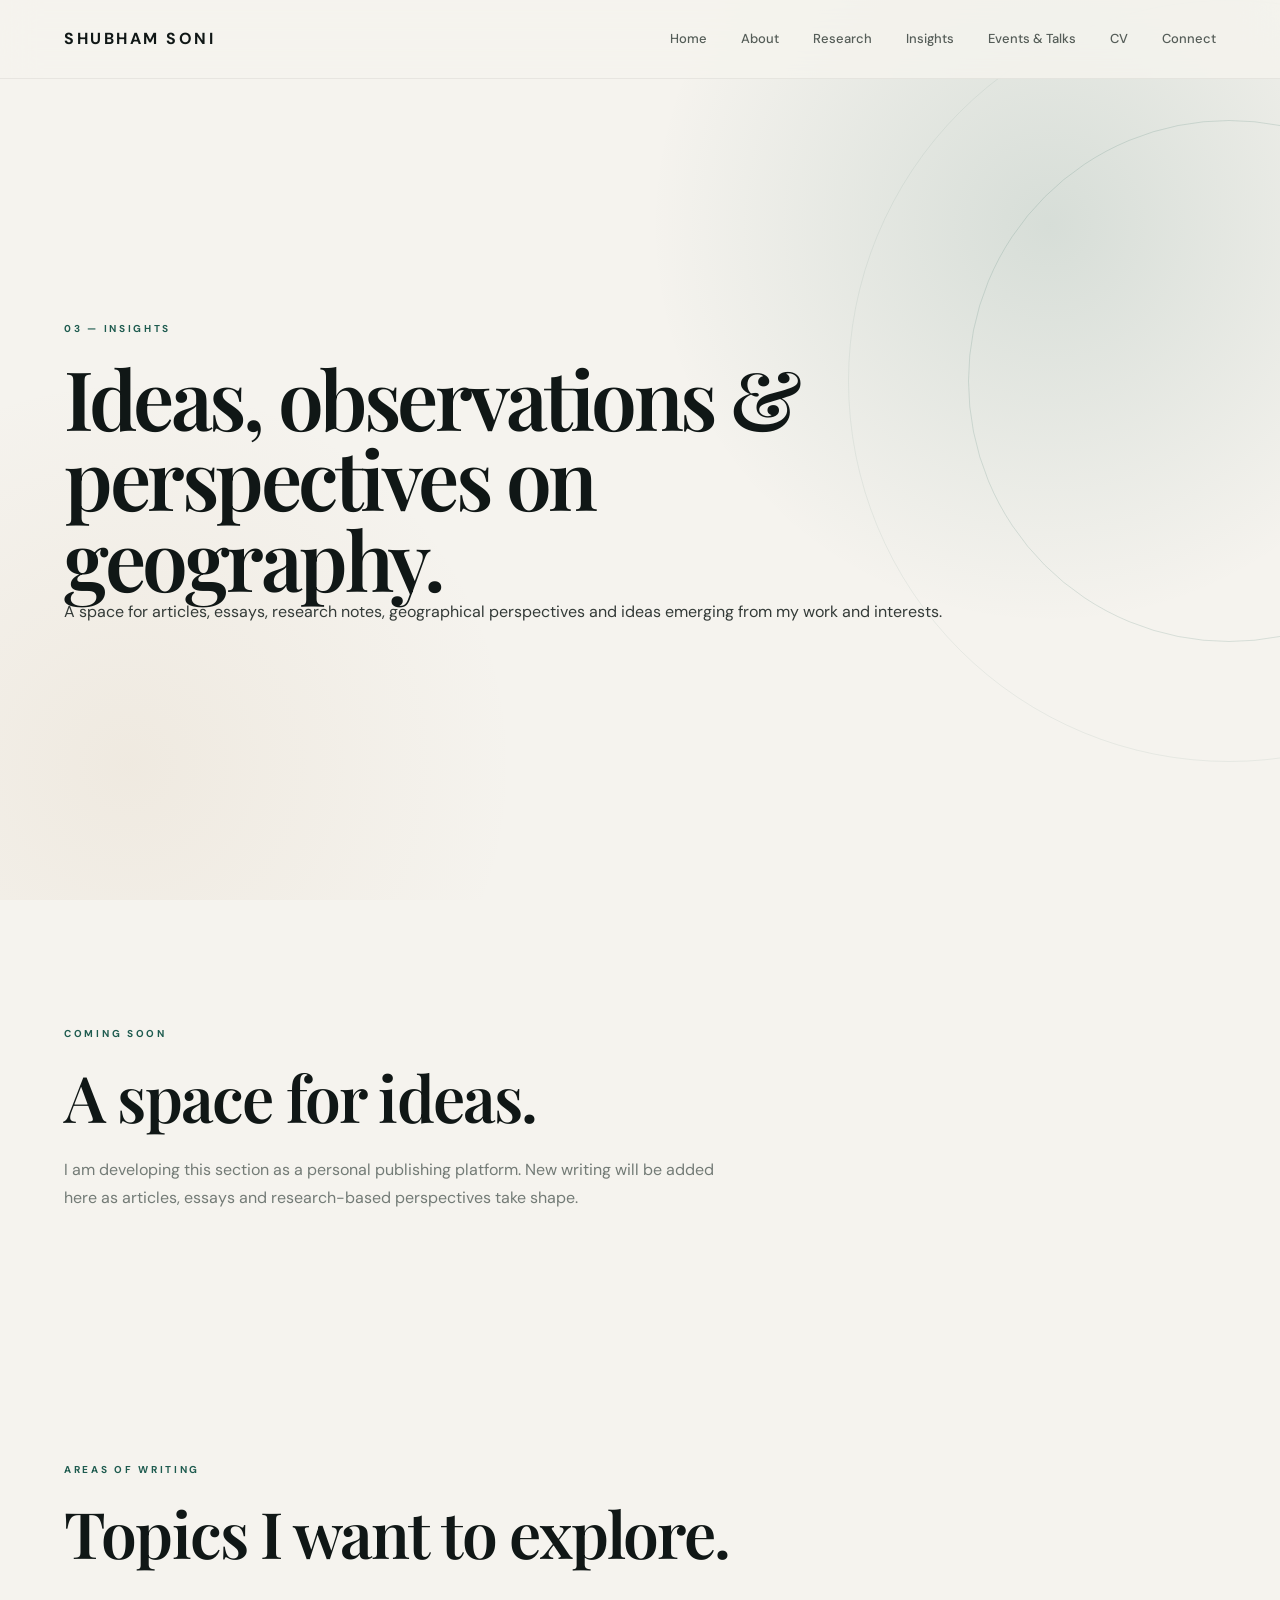
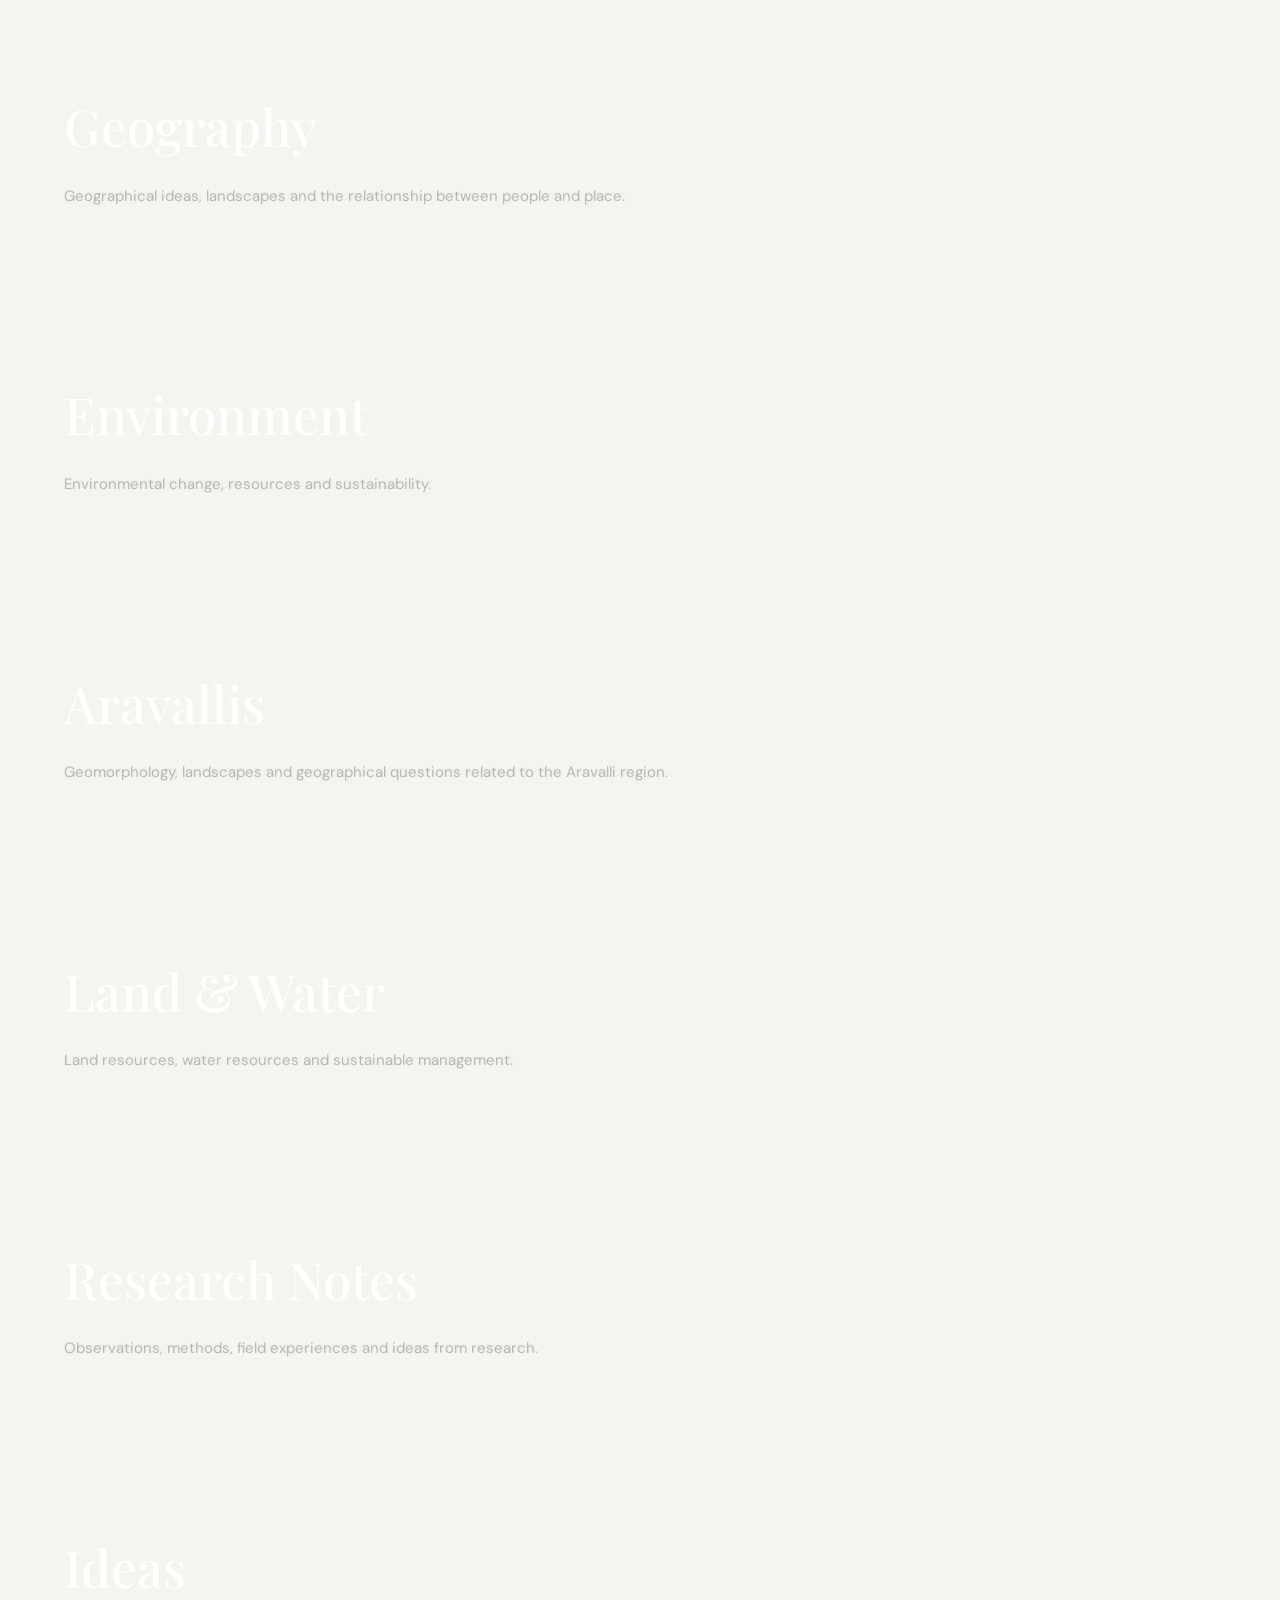
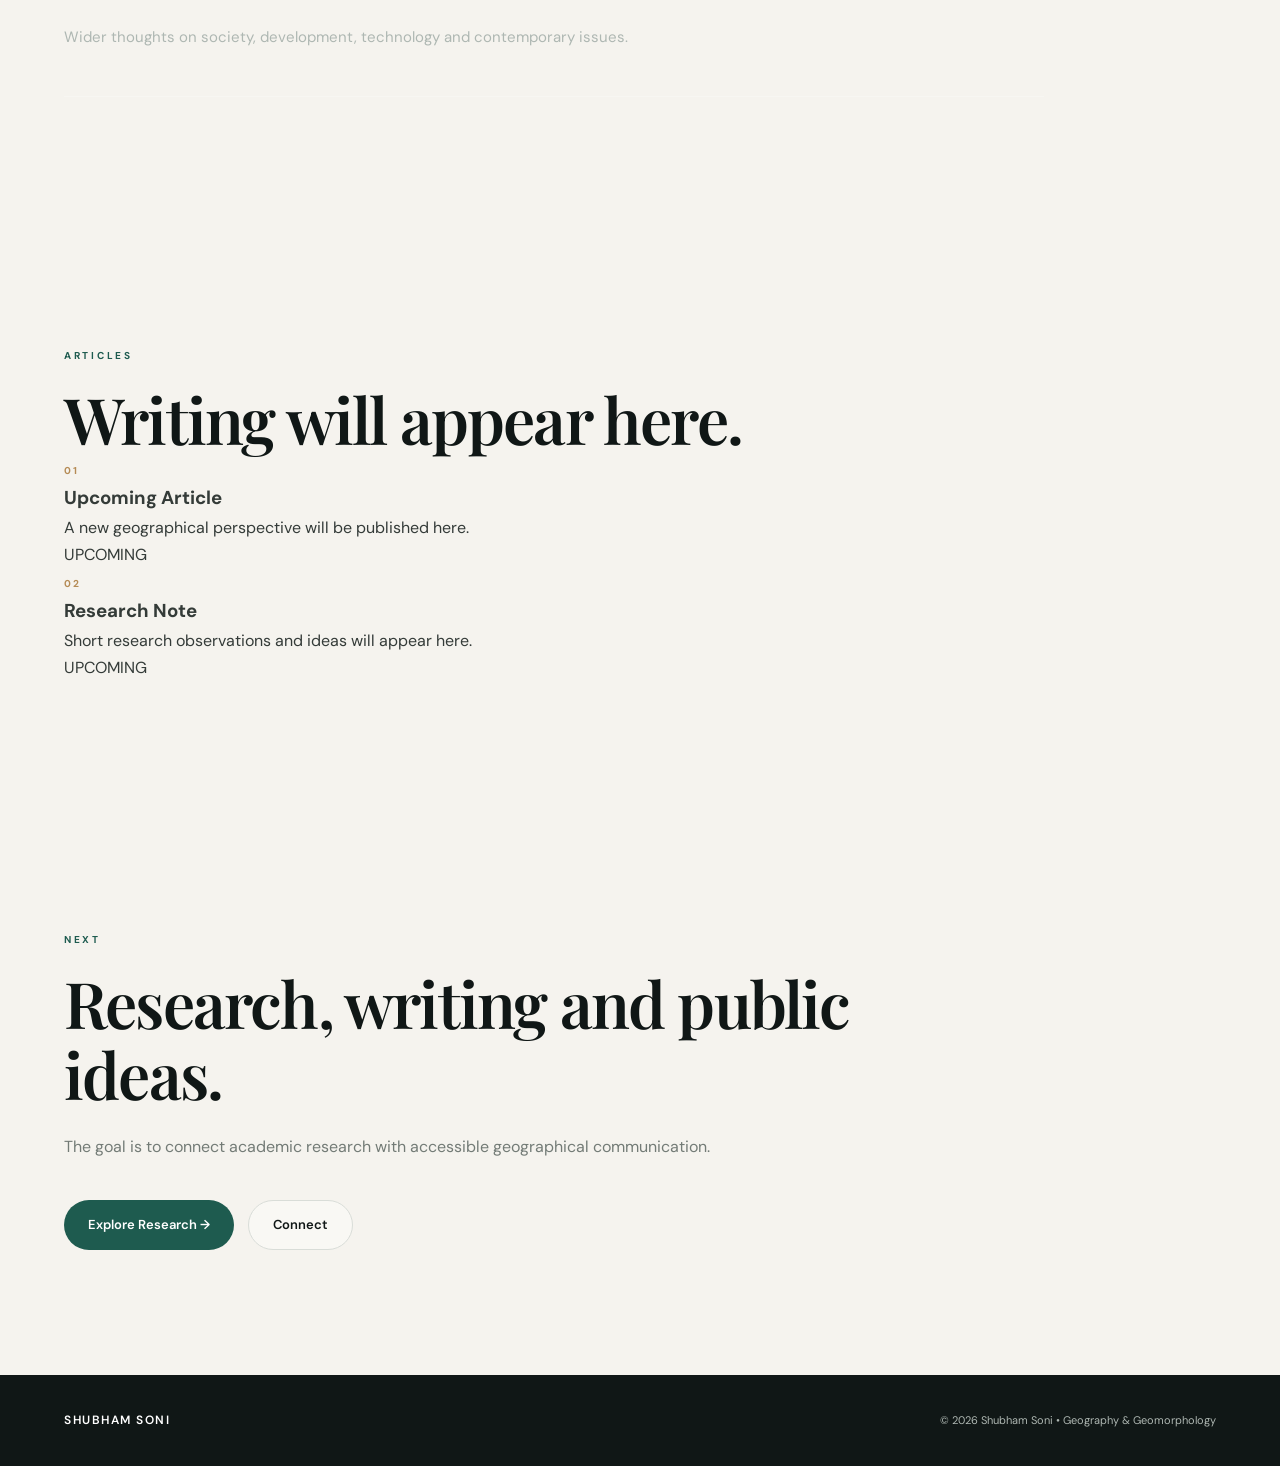
==== commit bbe43e3e: "Refactor Insights.html for clarity and structure Updated the title and meta description for clarity." ====
--- a/Insights.html
+++ b/Insights.html
@@ -1,4 +1,3 @@
-```html
 <!DOCTYPE html>
 <html lang="en">
 
@@ -9,12 +8,10 @@
     <meta name="viewport"
           content="width=device-width, initial-scale=1.0">
 
-    <title>
-        Insights | Shubham Soni | Geography, Environment & Ideas
-    </title>
+    <title>Insights | Shubham Soni</title>
 
     <meta name="description"
-          content="Insights, geographical perspectives, environmental discussions, research notes and ideas by Shubham Soni.">
+          content="Articles, essays, research notes and geographical perspectives by Shubham Soni.">
 
     <link rel="preconnect"
           href="https://fonts.googleapis.com">
@@ -48,36 +45,21 @@
             SHUBHAM SONI
         </a>
 
-
         <div class="nav-links">
 
-            <a href="index.html">
-                Home
-            </a>
-
-            <a href="about.html">
-                About
-            </a>
-
-            <a href="research.html">
-                Research
-            </a>
-
-            <a href="insights.html">
-                Insights
-            </a>
-
-            <a href="events.html">
-                Events & Talks
-            </a>
-
-            <a href="cv.html">
-                CV
-            </a>
-
-            <a href="connect.html">
-                Connect
-            </a>
+            <a href="index.html">Home</a>
+
+            <a href="about.html">About</a>
+
+            <a href="research.html">Research</a>
+
+            <a href="insights.html">Insights</a>
+
+            <a href="events.html">Events & Talks</a>
+
+            <a href="cv.html">CV</a>
+
+            <a href="connect.html">Connect</a>
 
         </div>
 
@@ -91,10 +73,10 @@
 
 
 <!-- =====================================================
-     INSIGHTS HERO
-===================================================== -->
-
-<section class="insights-page-hero">
+     INSIGHTS
+===================================================== -->
+
+<section class="hero">
 
     <div class="container">
 
@@ -102,7 +84,7 @@
             03 — INSIGHTS
         </div>
 
-        <h1 class="insights-page-title">
+        <h1 class="hero-title">
 
             Ideas, observations
             & perspectives on
@@ -110,11 +92,11 @@
 
         </h1>
 
-        <p class="insights-page-intro">
-
-            A space for geographical perspectives, environmental
-            discussions, research notes, field observations and
-            ideas that connect academic research with the wider world.
+        <p class="hero-sub">
+
+            A space for articles, essays, research notes,
+            geographical perspectives and ideas emerging
+            from my work and interests.
 
         </p>
 
@@ -125,41 +107,28 @@
 
 
 <!-- =====================================================
-     UPCOMING CONTENT
-===================================================== -->
-
-<section class="insights-coming">
+     COMING SOON
+===================================================== -->
+
+<section class="section">
 
     <div class="container">
 
-        <div class="insights-coming-inner">
-
-            <div class="section-label">
-                COMING SOON
-            </div>
-
-            <h2>
-                The landscape
-                of ideas is
-                taking shape.
-            </h2>
-
-            <p>
-
-                Articles and essays will be published here as this
-                platform develops — covering geography, geomorphology,
-                environment, Aravallis, land and water resources,
-                climate, research and wider ideas.
-
-            </p>
-
-            <div class="coming-line"></div>
-
-            <span class="coming-note">
-                NEW WRITING • RESEARCH NOTES • GEOGRAPHICAL PERSPECTIVES
-            </span>
-
-        </div>
+        <div class="section-label">
+            COMING SOON
+        </div>
+
+        <h2 class="section-title">
+            A space for ideas.
+        </h2>
+
+        <p class="section-intro">
+
+            I am developing this section as a personal publishing
+            platform. New writing will be added here as articles,
+            essays and research-based perspectives take shape.
+
+        </p>
 
     </div>
 
@@ -168,15 +137,15 @@
 
 
 <!-- =====================================================
-     FUTURE CATEGORIES
-===================================================== -->
-
-<section class="insights-page-section">
+     WRITING AREAS
+===================================================== -->
+
+<section class="section">
 
     <div class="container">
 
         <div class="section-label">
-            01 — AREAS OF WRITING
+            AREAS OF WRITING
         </div>
 
         <h2 class="section-title">
@@ -184,103 +153,91 @@
         </h2>
 
 
-        <div class="insights-category-grid">
-
-
-            <div class="insights-category">
-
-                <span>01</span>
+        <div class="research-grid">
+
+
+            <article class="research-card">
 
                 <h3>
                     Geography
                 </h3>
 
                 <p>
-                    Ideas, explanations and perspectives on
-                    geographical systems and landscapes.
-                </p>
-
-            </div>
-
-
-            <div class="insights-category">
-
-                <span>02</span>
+                    Geographical ideas, landscapes and the
+                    relationship between people and place.
+                </p>
+
+            </article>
+
+
+            <article class="research-card">
 
                 <h3>
                     Environment
                 </h3>
 
                 <p>
-                    Environmental change, resources and the
-                    relationship between people and landscapes.
-                </p>
-
-            </div>
-
-
-            <div class="insights-category">
-
-                <span>03</span>
+                    Environmental change, resources and
+                    sustainability.
+                </p>
+
+            </article>
+
+
+            <article class="research-card">
 
                 <h3>
                     Aravallis
                 </h3>
 
                 <p>
-                    Landscapes, geomorphology, ecology and
-                    geographical questions surrounding the Aravalli Hills.
-                </p>
-
-            </div>
-
-
-            <div class="insights-category">
-
-                <span>04</span>
+                    Geomorphology, landscapes and geographical
+                    questions related to the Aravalli region.
+                </p>
+
+            </article>
+
+
+            <article class="research-card">
 
                 <h3>
                     Land & Water
                 </h3>
 
                 <p>
-                    Resource management, drainage systems,
-                    land characteristics and sustainability.
-                </p>
-
-            </div>
-
-
-            <div class="insights-category">
-
-                <span>05</span>
+                    Land resources, water resources and
+                    sustainable management.
+                </p>
+
+            </article>
+
+
+            <article class="research-card">
 
                 <h3>
                     Research Notes
                 </h3>
 
                 <p>
-                    Observations, methods, field experiences and
-                    ideas emerging from research.
-                </p>
-
-            </div>
-
-
-            <div class="insights-category">
-
-                <span>06</span>
+                    Observations, methods, field experiences
+                    and ideas from research.
+                </p>
+
+            </article>
+
+
+            <article class="research-card">
 
                 <h3>
                     Ideas
                 </h3>
 
                 <p>
-                    Personal perspectives on society, development,
-                    technology and the world around us.
-                </p>
-
-            </div>
+                    Wider thoughts on society, development,
+                    technology and contemporary issues.
+                </p>
+
+            </article>
 
 
         </div>
@@ -292,73 +249,77 @@
 
 
 <!-- =====================================================
-     FUTURE ARTICLE ARCHIVE
-===================================================== -->
-
-<section class="insights-archive">
+     FUTURE ARTICLES
+===================================================== -->
+
+<section class="section">
 
     <div class="container">
 
         <div class="section-label">
-            02 — ARTICLE ARCHIVE
+            ARTICLES
         </div>
 
         <h2 class="section-title">
             Writing will appear here.
         </h2>
 
-
-        <div class="insights-placeholder">
-
-            <div class="placeholder-number">
-                01
+        <div class="focus-list">
+
+
+            <div class="focus-item">
+
+                <span class="focus-number">
+                    01
+                </span>
+
+                <div>
+
+                    <h3>
+                        Upcoming Article
+                    </h3>
+
+                    <p>
+                        A new geographical perspective will
+                        be published here.
+                    </p>
+
+                </div>
+
+                <span class="focus-tag">
+                    UPCOMING
+                </span>
+
             </div>
 
-            <div>
-
-                <h3>
-                    Your next article
-                </h3>
-
-                <p>
-                    New articles, essays, research notes and
-                    geographical perspectives will be added here.
-                </p>
+
+            <div class="focus-item">
+
+                <span class="focus-number">
+                    02
+                </span>
+
+                <div>
+
+                    <h3>
+                        Research Note
+                    </h3>
+
+                    <p>
+                        Short research observations and ideas
+                        will appear here.
+                    </p>
+
+                </div>
+
+                <span class="focus-tag">
+                    UPCOMING
+                </span>
 
             </div>
 
-            <div class="placeholder-status">
-                UPCOMING
-            </div>
-
-        </div>
-
-
-        <div class="insights-placeholder">
-
-            <div class="placeholder-number">
-                02
-            </div>
-
-            <div>
-
-                <h3>
-                    Future research note
-                </h3>
-
-                <p>
-                    Short observations and ideas emerging from
-                    research and fieldwork.
-                </p>
-
-            </div>
-
-            <div class="placeholder-status">
-                UPCOMING
-            </div>
-
-        </div>
-
+
+        </div>
 
     </div>
 
@@ -367,75 +328,39 @@
 
 
 <!-- =====================================================
-     PUBLISHING PHILOSOPHY
-===================================================== -->
-
-<section class="insights-philosophy">
+     CLOSING
+===================================================== -->
+
+<section class="section">
 
     <div class="container">
 
         <div class="section-label">
-            03 — PERSPECTIVE
+            NEXT
         </div>
 
         <h2 class="section-title">
-            Research should not
-            remain inside papers.
+            Research, writing
+            and public ideas.
         </h2>
 
         <p class="section-intro">
 
-            Insights will be a bridge between academic research,
-            geographical thinking and public communication —
-            making complex ideas understandable without losing
-            their accuracy.
+            The goal is to connect academic research with
+            accessible geographical communication.
 
         </p>
 
-    </div>
-
-</section>
-
-
-
-<!-- =====================================================
-     CONNECT
-===================================================== -->
-
-<section class="insights-cta">
-
-    <div class="container">
-
-        <div class="section-label">
-            04 — NEXT
-        </div>
-
-        <h2 class="section-title">
-            Follow the ideas.
-        </h2>
-
-        <p class="section-intro">
-
-            As new writing is published, this space will become
-            an evolving archive of geographical perspectives
-            and research-based ideas.
-
-        </p>
-
         <div class="hero-buttons">
 
             <a href="research.html"
+               class="btn btn-primary">
+                Explore Research →
+            </a>
+
+            <a href="connect.html"
                class="btn btn-outline">
-
-                Explore Research
-
-            </a>
-
-            <a href="connect.html"
-               class="btn btn-primary">
-
-                Connect →
-
+                Connect
             </a>
 
         </div>
@@ -473,4 +398,3 @@
 </body>
 
 </html>
-```
--- a/style.css
+++ b/style.css
@@ -1463,7 +1463,6 @@
 
 }
 
-```css
 /* =========================================================
    ABOUT PAGE
 ========================================================= */
@@ -1913,9 +1912,7 @@
     }
 
 }
-```
-
-```css
+
 /* =========================================================
    RESEARCH PAGE
 ========================================================= */
@@ -2418,4 +2415,471 @@
     }
 
 }
-```
+
+/* =========================================================
+   INSIGHTS PAGE
+========================================================= */
+
+
+/* =========================================================
+   INSIGHTS HERO
+========================================================= */
+
+.insights-page-hero {
+    min-height: 70vh;
+
+    padding: 170px 0 110px;
+
+    display: flex;
+    align-items: center;
+
+    position: relative;
+
+    overflow: hidden;
+
+    background:
+        radial-gradient(
+            circle at 82% 28%,
+            rgba(30, 91, 79, 0.12),
+            transparent 30%
+        ),
+        var(--ivory);
+}
+
+.insights-page-hero::after {
+    content: "";
+
+    position: absolute;
+
+    width: 560px;
+    height: 560px;
+
+    right: -270px;
+    top: 70px;
+
+    border:
+        1px solid rgba(30, 91, 79, 0.10);
+
+    border-radius: 50%;
+}
+
+.insights-page-title {
+    max-width: 900px;
+
+    margin-top: 10px;
+
+    font-family: var(--serif);
+
+    font-size:
+        clamp(54px, 7vw, 88px);
+
+    line-height: 1.02;
+
+    font-weight: 600;
+
+    letter-spacing: -3px;
+
+    color: var(--dark);
+}
+
+.insights-page-intro {
+    max-width: 700px;
+
+    margin-top: 35px;
+
+    font-size: 18px;
+
+    line-height: 1.8;
+
+    color: var(--muted);
+}
+
+
+/* =========================================================
+   COMING SOON
+========================================================= */
+
+.insights-coming {
+    padding: 125px 0;
+
+    background: var(--dark);
+
+    color: var(--white);
+}
+
+.insights-coming-inner {
+    max-width: 850px;
+}
+
+.insights-coming .section-label {
+    color: #9bc3b5;
+}
+
+.insights-coming h2 {
+    max-width: 750px;
+
+    margin-top: 15px;
+
+    font-family: var(--serif);
+
+    font-size:
+        clamp(45px, 6vw, 72px);
+
+    line-height: 1.08;
+
+    font-weight: 500;
+
+    letter-spacing: -2px;
+
+    color: var(--white);
+}
+
+.insights-coming p {
+    max-width: 650px;
+
+    margin-top: 30px;
+
+    font-size: 16px;
+
+    line-height: 1.9;
+
+    color: #aeb7b2;
+}
+
+.coming-line {
+    width: 100%;
+
+    height: 1px;
+
+    margin-top: 50px;
+
+    background:
+        rgba(255, 255, 255, 0.18);
+}
+
+.coming-note {
+    display: block;
+
+    margin-top: 20px;
+
+    font-size: 9px;
+
+    font-weight: 700;
+
+    letter-spacing: 2px;
+
+    color: #9bc3b5;
+}
+
+
+/* =========================================================
+   INSIGHTS CATEGORIES
+========================================================= */
+
+.insights-page-section {
+    padding: 120px 0;
+}
+
+.insights-category-grid {
+    display: grid;
+
+    grid-template-columns:
+        repeat(3, 1fr);
+
+    gap: 1px;
+
+    margin-top: 60px;
+
+    background: var(--line);
+
+    border:
+        1px solid var(--line);
+}
+
+.insights-category {
+    min-height: 245px;
+
+    padding: 40px 35px;
+
+    background: var(--ivory);
+
+    transition:
+        transform 0.3s ease,
+        background 0.3s ease,
+        box-shadow 0.3s ease;
+}
+
+.insights-category:hover {
+    position: relative;
+
+    z-index: 2;
+
+    background: var(--white);
+
+    transform: translateY(-5px);
+
+    box-shadow:
+        0 18px 40px rgba(0, 0, 0, 0.07);
+}
+
+.insights-category span {
+    font-size: 10px;
+
+    font-weight: 700;
+
+    letter-spacing: 2px;
+
+    color: var(--gold);
+}
+
+.insights-category h3 {
+    margin-top: 35px;
+
+    font-family: var(--serif);
+
+    font-size: 28px;
+
+    font-weight: 500;
+
+    color: var(--dark);
+}
+
+.insights-category p {
+    max-width: 330px;
+
+    margin-top: 12px;
+
+    font-size: 13px;
+
+    line-height: 1.75;
+
+    color: var(--muted);
+}
+
+
+/* =========================================================
+   ARTICLE ARCHIVE
+========================================================= */
+
+.insights-archive {
+    padding: 120px 0;
+
+    background: #e8e6df;
+}
+
+.insights-placeholder {
+    min-height: 120px;
+
+    margin-top: 1px;
+
+    padding: 28px 5px;
+
+    display: grid;
+
+    grid-template-columns:
+        70px 1fr auto;
+
+    align-items: center;
+
+    gap: 30px;
+
+    border-top:
+        1px solid #c9ccc6;
+}
+
+.insights-placeholder:first-of-type {
+    margin-top: 55px;
+}
+
+.placeholder-number {
+    font-size: 10px;
+
+    font-weight: 700;
+
+    letter-spacing: 2px;
+
+    color: var(--gold);
+}
+
+.insights-placeholder h3 {
+    font-family: var(--serif);
+
+    font-size: 27px;
+
+    font-weight: 500;
+
+    color: var(--dark);
+}
+
+.insights-placeholder p {
+    max-width: 600px;
+
+    margin-top: 6px;
+
+    font-size: 13px;
+
+    color: var(--muted);
+}
+
+.placeholder-status {
+    font-size: 9px;
+
+    font-weight: 700;
+
+    letter-spacing: 1.7px;
+
+    color: var(--green);
+}
+
+
+/* =========================================================
+   INSIGHTS PHILOSOPHY
+========================================================= */
+
+.insights-philosophy {
+    padding: 120px 0;
+
+    background: var(--ivory);
+}
+
+.insights-philosophy .section-title {
+    max-width: 850px;
+}
+
+.insights-philosophy .section-intro {
+    max-width: 680px;
+
+    margin-top: 30px;
+}
+
+
+/* =========================================================
+   INSIGHTS CTA
+========================================================= */
+
+.insights-cta {
+    padding: 120px 0 145px;
+
+    background: var(--ivory);
+}
+
+.insights-cta .section-title {
+    max-width: 750px;
+}
+
+
+/* =========================================================
+   INSIGHTS — TABLET
+========================================================= */
+
+@media (max-width: 800px) {
+
+    .insights-page-hero {
+        min-height: auto;
+
+        padding: 135px 0 85px;
+    }
+
+    .insights-page-title {
+        font-size:
+            clamp(50px, 12vw, 70px);
+
+        letter-spacing: -2.5px;
+    }
+
+    .insights-page-intro {
+        font-size: 15px;
+
+        line-height: 1.75;
+    }
+
+    .insights-coming {
+        padding: 90px 0;
+    }
+
+    .insights-coming h2 {
+        font-size:
+            clamp(42px, 10vw, 58px);
+    }
+
+    .insights-page-section,
+    .insights-archive,
+    .insights-philosophy,
+    .insights-cta {
+        padding: 90px 0;
+    }
+
+    .insights-category-grid {
+        grid-template-columns: 1fr;
+
+        margin-top: 45px;
+    }
+
+    .insights-category {
+        min-height: auto;
+
+        padding: 35px 28px;
+    }
+
+    .insights-category h3 {
+        margin-top: 25px;
+    }
+
+    .insights-placeholder {
+        grid-template-columns:
+            50px 1fr;
+
+        gap: 20px;
+
+        padding: 25px 0;
+    }
+
+    .placeholder-status {
+        grid-column: 2;
+    }
+
+}
+
+
+/* =========================================================
+   INSIGHTS — SMALL MOBILE
+========================================================= */
+
+@media (max-width: 480px) {
+
+    .insights-page-hero {
+        padding-top: 120px;
+    }
+
+    .insights-page-title {
+        font-size: 48px;
+
+        letter-spacing: -2px;
+    }
+
+    .insights-page-intro {
+        font-size: 14px;
+    }
+
+    .insights-coming h2 {
+        font-size: 40px;
+    }
+
+    .insights-coming p {
+        font-size: 14px;
+    }
+
+    .insights-placeholder {
+        grid-template-columns: 1fr;
+
+        gap: 8px;
+    }
+
+    .placeholder-status {
+        grid-column: auto;
+
+        margin-top: 8px;
+    }
+
+}
+
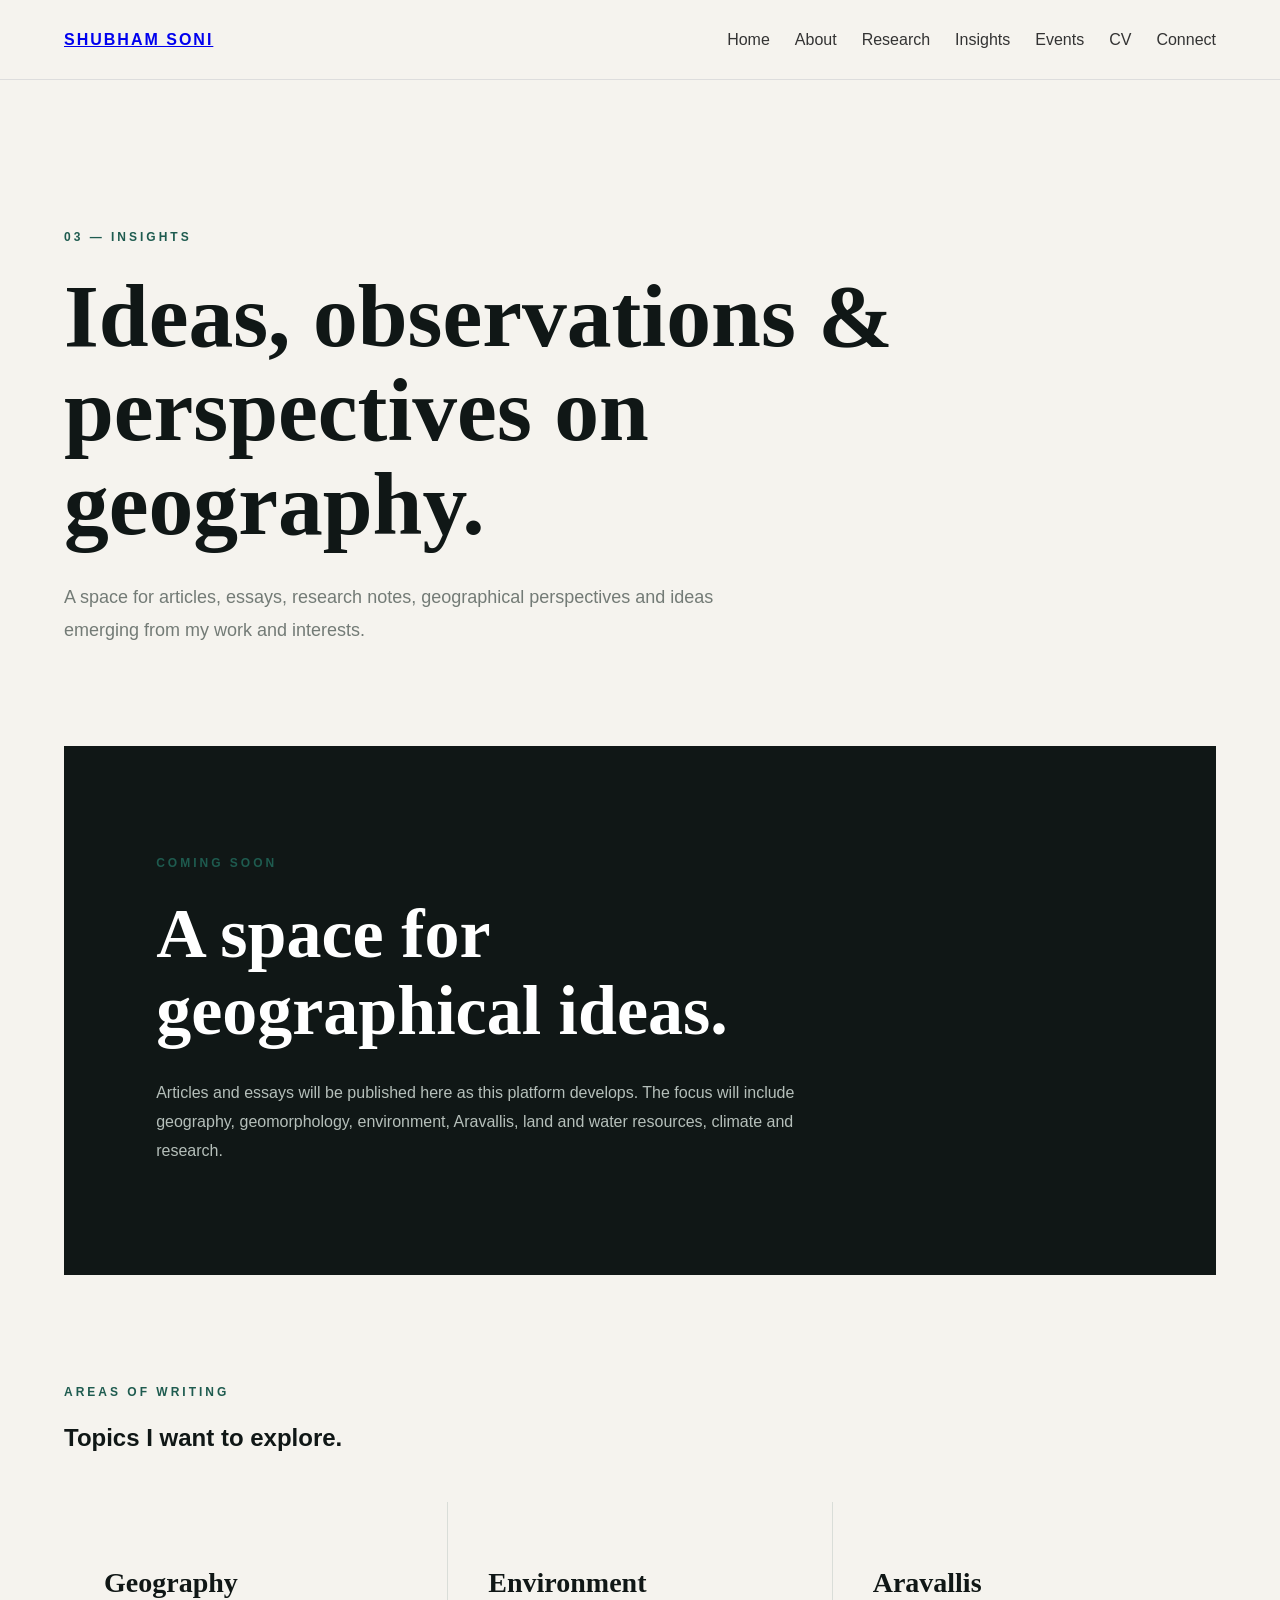
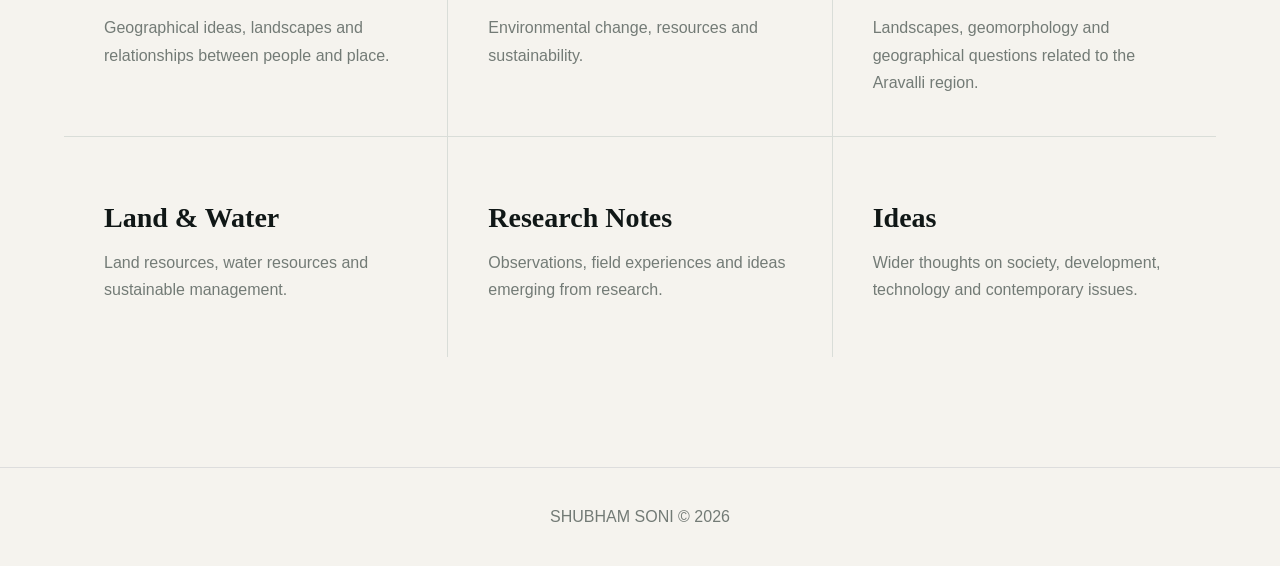
==== commit 64c8eb19: "Update title and styling in Insights.html" ====
--- a/Insights.html
+++ b/Insights.html
@@ -8,33 +8,200 @@
     <meta name="viewport"
           content="width=device-width, initial-scale=1.0">
 
-    <title>Insights | Shubham Soni</title>
-
-    <meta name="description"
-          content="Articles, essays, research notes and geographical perspectives by Shubham Soni.">
-
-    <link rel="preconnect"
-          href="https://fonts.googleapis.com">
-
-    <link rel="preconnect"
-          href="https://fonts.gstatic.com"
-          crossorigin>
-
-    <link href="https://fonts.googleapis.com/css2?family=DM+Sans:wght@400;500;600;700&family=Playfair+Display:wght@500;600;700&display=swap"
-          rel="stylesheet">
-
-    <link rel="stylesheet"
-          href="style.css">
+    <title>Insights — Shubham Soni</title>
+
+    <style>
+
+        * {
+            box-sizing: border-box;
+            margin: 0;
+            padding: 0;
+        }
+
+        body {
+            font-family: Arial, sans-serif;
+            background: #f5f3ee;
+            color: #101716;
+        }
+
+        header {
+            height: 80px;
+            border-bottom: 1px solid #ddd;
+            display: flex;
+            align-items: center;
+        }
+
+        nav {
+            width: 90%;
+            max-width: 1180px;
+            margin: auto;
+
+            display: flex;
+            justify-content: space-between;
+            align-items: center;
+        }
+
+        .logo {
+            font-weight: bold;
+            letter-spacing: 2px;
+        }
+
+        .links {
+            display: flex;
+            gap: 25px;
+        }
+
+        .links a {
+            text-decoration: none;
+            color: #333;
+        }
+
+        main {
+            width: 90%;
+            max-width: 1180px;
+            margin: auto;
+        }
+
+        .hero {
+            padding: 150px 0 100px;
+        }
+
+        .label {
+            font-size: 12px;
+            letter-spacing: 3px;
+            color: #1e5b4f;
+            margin-bottom: 25px;
+            font-weight: bold;
+        }
+
+        h1 {
+            max-width: 850px;
+
+            font-family: Georgia, serif;
+
+            font-size: clamp(50px, 7vw, 90px);
+
+            line-height: 1.05;
+        }
+
+        .intro {
+            max-width: 650px;
+
+            margin-top: 30px;
+
+            font-size: 18px;
+
+            line-height: 1.8;
+
+            color: #737b76;
+        }
+
+        .coming {
+            background: #101716;
+            color: white;
+
+            padding: 110px 8%;
+        }
+
+        .coming h2 {
+            max-width: 700px;
+
+            margin-top: 15px;
+
+            font-family: Georgia, serif;
+
+            font-size: clamp(40px, 6vw, 70px);
+
+            line-height: 1.1;
+        }
+
+        .coming p {
+            max-width: 650px;
+
+            margin-top: 30px;
+
+            color: #b5bfba;
+
+            line-height: 1.8;
+        }
+
+        .topics {
+            padding: 110px 0;
+        }
+
+        .grid {
+            display: grid;
+
+            grid-template-columns: repeat(3, 1fr);
+
+            gap: 1px;
+
+            margin-top: 50px;
+
+            background: #d9ddd8;
+        }
+
+        .card {
+            background: #f5f3ee;
+
+            padding: 40px;
+
+            min-height: 220px;
+        }
+
+        .card h3 {
+            margin-top: 25px;
+
+            font-family: Georgia, serif;
+
+            font-size: 28px;
+        }
+
+        .card p {
+            margin-top: 15px;
+
+            color: #737b76;
+
+            line-height: 1.7;
+        }
+
+        footer {
+            padding: 40px;
+
+            border-top: 1px solid #ddd;
+
+            text-align: center;
+
+            color: #737b76;
+        }
+
+        @media (max-width: 800px) {
+
+            .links {
+                gap: 10px;
+            }
+
+            .links a {
+                font-size: 11px;
+            }
+
+            .hero {
+                padding: 120px 0 80px;
+            }
+
+            .grid {
+                grid-template-columns: 1fr;
+            }
+
+        }
+
+    </style>
 
 </head>
 
 
 <body>
 
-
-<!-- =====================================================
-     NAVIGATION
-===================================================== -->
 
 <header>
 
@@ -45,7 +212,7 @@
             SHUBHAM SONI
         </a>
 
-        <div class="nav-links">
+        <div class="links">
 
             <a href="index.html">Home</a>
 
@@ -55,7 +222,7 @@
 
             <a href="insights.html">Insights</a>
 
-            <a href="events.html">Events & Talks</a>
+            <a href="events.html">Events</a>
 
             <a href="cv.html">CV</a>
 
@@ -68,329 +235,146 @@
 </header>
 
 
-
 <main>
 
 
-<!-- =====================================================
-     INSIGHTS
-===================================================== -->
-
 <section class="hero">
 
-    <div class="container">
-
-        <div class="section-label">
-            03 — INSIGHTS
-        </div>
-
-        <h1 class="hero-title">
-
-            Ideas, observations
-            & perspectives on
-            geography.
-
-        </h1>
-
-        <p class="hero-sub">
-
-            A space for articles, essays, research notes,
-            geographical perspectives and ideas emerging
-            from my work and interests.
-
-        </p>
-
+    <div class="label">
+        03 — INSIGHTS
     </div>
 
+    <h1>
+        Ideas, observations
+        & perspectives
+        on geography.
+    </h1>
+
+    <p class="intro">
+        A space for articles, essays, research notes,
+        geographical perspectives and ideas emerging
+        from my work and interests.
+    </p>
+
 </section>
 
 
-
-<!-- =====================================================
-     COMING SOON
-===================================================== -->
-
-<section class="section">
-
-    <div class="container">
-
-        <div class="section-label">
-            COMING SOON
-        </div>
-
-        <h2 class="section-title">
-            A space for ideas.
-        </h2>
-
-        <p class="section-intro">
-
-            I am developing this section as a personal publishing
-            platform. New writing will be added here as articles,
-            essays and research-based perspectives take shape.
-
-        </p>
-
+<section class="coming">
+
+    <div class="label">
+        COMING SOON
     </div>
 
+    <h2>
+        A space for
+        geographical ideas.
+    </h2>
+
+    <p>
+        Articles and essays will be published here as
+        this platform develops. The focus will include
+        geography, geomorphology, environment, Aravallis,
+        land and water resources, climate and research.
+    </p>
+
 </section>
 
 
-
-<!-- =====================================================
-     WRITING AREAS
-===================================================== -->
-
-<section class="section">
-
-    <div class="container">
-
-        <div class="section-label">
-            AREAS OF WRITING
-        </div>
-
-        <h2 class="section-title">
-            Topics I want to explore.
-        </h2>
-
-
-        <div class="research-grid">
-
-
-            <article class="research-card">
-
-                <h3>
-                    Geography
-                </h3>
-
-                <p>
-                    Geographical ideas, landscapes and the
-                    relationship between people and place.
-                </p>
-
-            </article>
-
-
-            <article class="research-card">
-
-                <h3>
-                    Environment
-                </h3>
-
-                <p>
-                    Environmental change, resources and
-                    sustainability.
-                </p>
-
-            </article>
-
-
-            <article class="research-card">
-
-                <h3>
-                    Aravallis
-                </h3>
-
-                <p>
-                    Geomorphology, landscapes and geographical
-                    questions related to the Aravalli region.
-                </p>
-
-            </article>
-
-
-            <article class="research-card">
-
-                <h3>
-                    Land & Water
-                </h3>
-
-                <p>
-                    Land resources, water resources and
-                    sustainable management.
-                </p>
-
-            </article>
-
-
-            <article class="research-card">
-
-                <h3>
-                    Research Notes
-                </h3>
-
-                <p>
-                    Observations, methods, field experiences
-                    and ideas from research.
-                </p>
-
-            </article>
-
-
-            <article class="research-card">
-
-                <h3>
-                    Ideas
-                </h3>
-
-                <p>
-                    Wider thoughts on society, development,
-                    technology and contemporary issues.
-                </p>
-
-            </article>
-
-
-        </div>
-
+<section class="topics">
+
+    <div class="label">
+        AREAS OF WRITING
     </div>
 
+    <h2>
+        Topics I want to explore.
+    </h2>
+
+
+    <div class="grid">
+
+        <div class="card">
+
+            <h3>Geography</h3>
+
+            <p>
+                Geographical ideas, landscapes and
+                relationships between people and place.
+            </p>
+
+        </div>
+
+
+        <div class="card">
+
+            <h3>Environment</h3>
+
+            <p>
+                Environmental change, resources and
+                sustainability.
+            </p>
+
+        </div>
+
+
+        <div class="card">
+
+            <h3>Aravallis</h3>
+
+            <p>
+                Landscapes, geomorphology and geographical
+                questions related to the Aravalli region.
+            </p>
+
+        </div>
+
+
+        <div class="card">
+
+            <h3>Land & Water</h3>
+
+            <p>
+                Land resources, water resources and
+                sustainable management.
+            </p>
+
+        </div>
+
+
+        <div class="card">
+
+            <h3>Research Notes</h3>
+
+            <p>
+                Observations, field experiences and ideas
+                emerging from research.
+            </p>
+
+        </div>
+
+
+        <div class="card">
+
+            <h3>Ideas</h3>
+
+            <p>
+                Wider thoughts on society, development,
+                technology and contemporary issues.
+            </p>
+
+        </div>
+
+    </div>
+
 </section>
 
 
-
-<!-- =====================================================
-     FUTURE ARTICLES
-===================================================== -->
-
-<section class="section">
-
-    <div class="container">
-
-        <div class="section-label">
-            ARTICLES
-        </div>
-
-        <h2 class="section-title">
-            Writing will appear here.
-        </h2>
-
-        <div class="focus-list">
-
-
-            <div class="focus-item">
-
-                <span class="focus-number">
-                    01
-                </span>
-
-                <div>
-
-                    <h3>
-                        Upcoming Article
-                    </h3>
-
-                    <p>
-                        A new geographical perspective will
-                        be published here.
-                    </p>
-
-                </div>
-
-                <span class="focus-tag">
-                    UPCOMING
-                </span>
-
-            </div>
-
-
-            <div class="focus-item">
-
-                <span class="focus-number">
-                    02
-                </span>
-
-                <div>
-
-                    <h3>
-                        Research Note
-                    </h3>
-
-                    <p>
-                        Short research observations and ideas
-                        will appear here.
-                    </p>
-
-                </div>
-
-                <span class="focus-tag">
-                    UPCOMING
-                </span>
-
-            </div>
-
-
-        </div>
-
-    </div>
-
-</section>
-
-
-
-<!-- =====================================================
-     CLOSING
-===================================================== -->
-
-<section class="section">
-
-    <div class="container">
-
-        <div class="section-label">
-            NEXT
-        </div>
-
-        <h2 class="section-title">
-            Research, writing
-            and public ideas.
-        </h2>
-
-        <p class="section-intro">
-
-            The goal is to connect academic research with
-            accessible geographical communication.
-
-        </p>
-
-        <div class="hero-buttons">
-
-            <a href="research.html"
-               class="btn btn-primary">
-                Explore Research →
-            </a>
-
-            <a href="connect.html"
-               class="btn btn-outline">
-                Connect
-            </a>
-
-        </div>
-
-    </div>
-
-</section>
-
-
 </main>
 
 
-
-<!-- =====================================================
-     FOOTER
-===================================================== -->
-
 <footer>
 
-    <div class="footer-inner">
-
-        <div class="footer-name">
-            SHUBHAM SONI
-        </div>
-
-        <div>
-            © 2026 Shubham Soni • Geography & Geomorphology
-        </div>
-
-    </div>
+    SHUBHAM SONI © 2026
 
 </footer>
 
